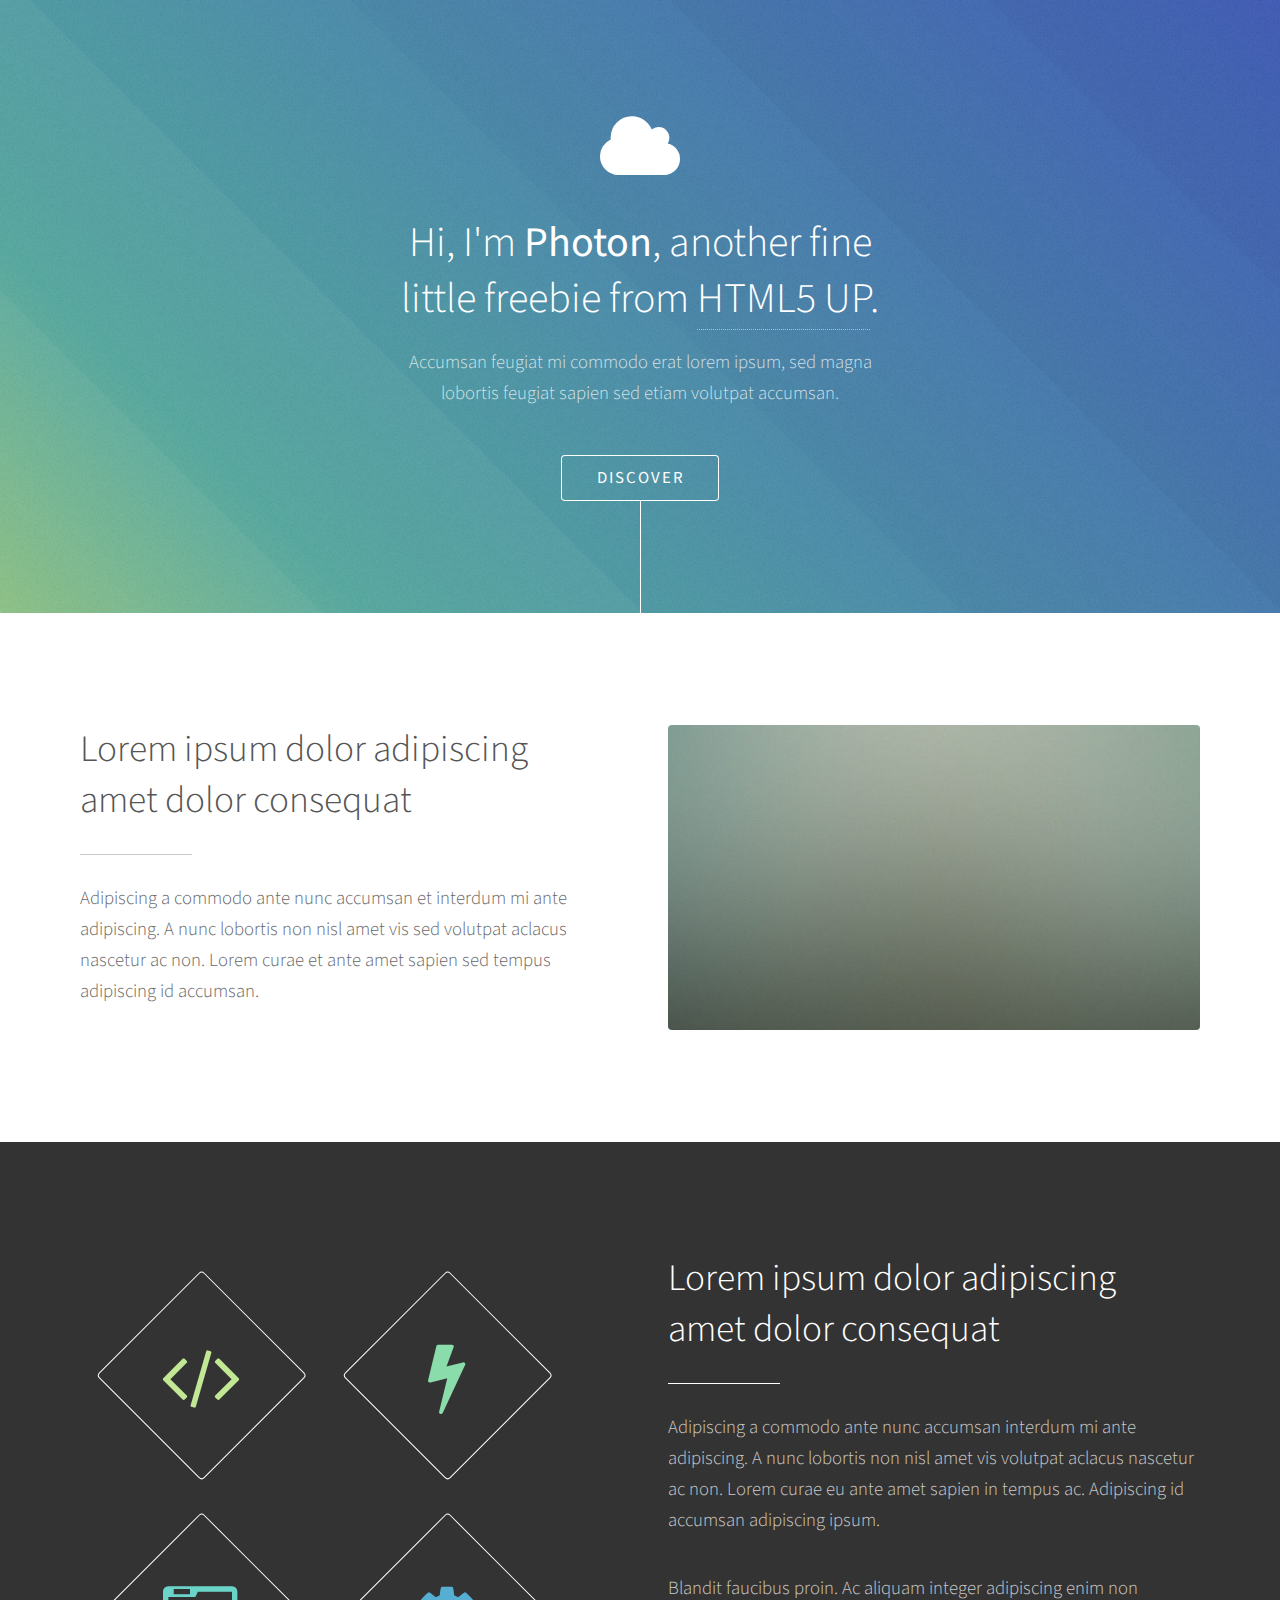
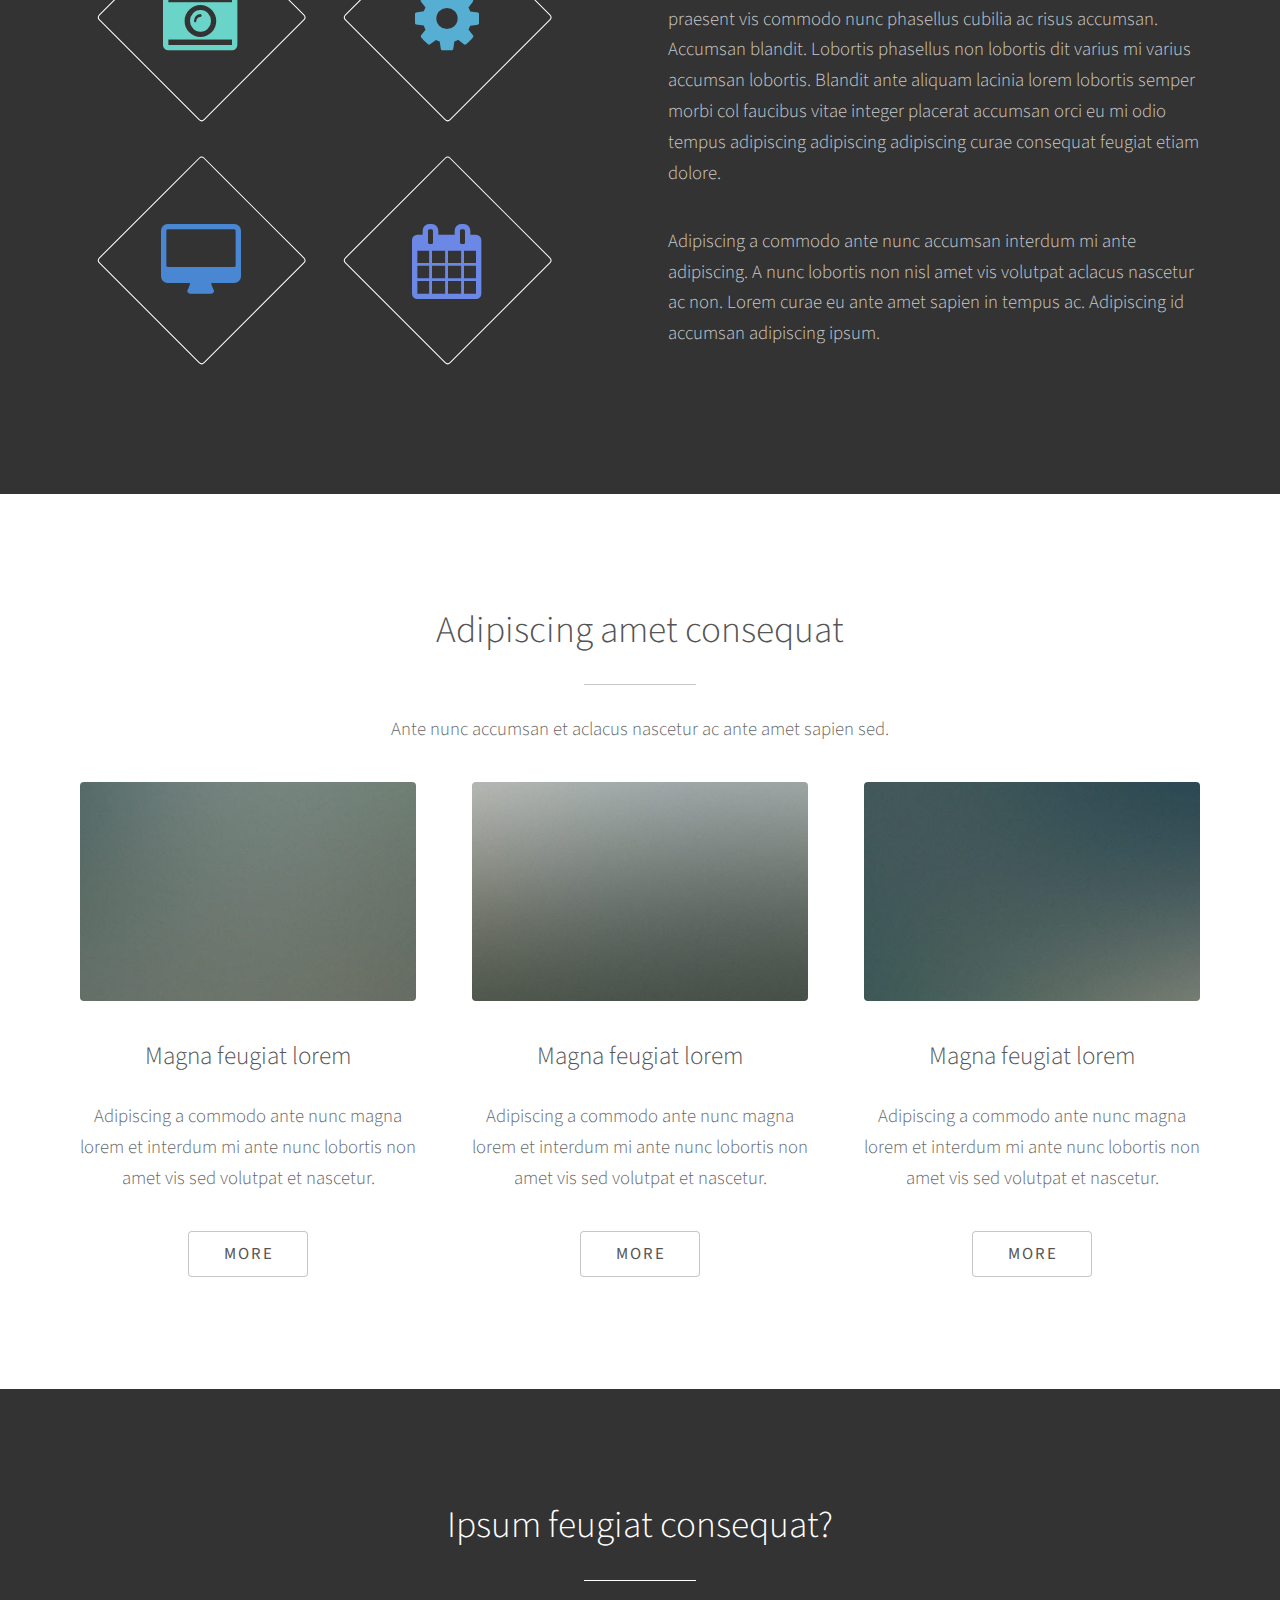
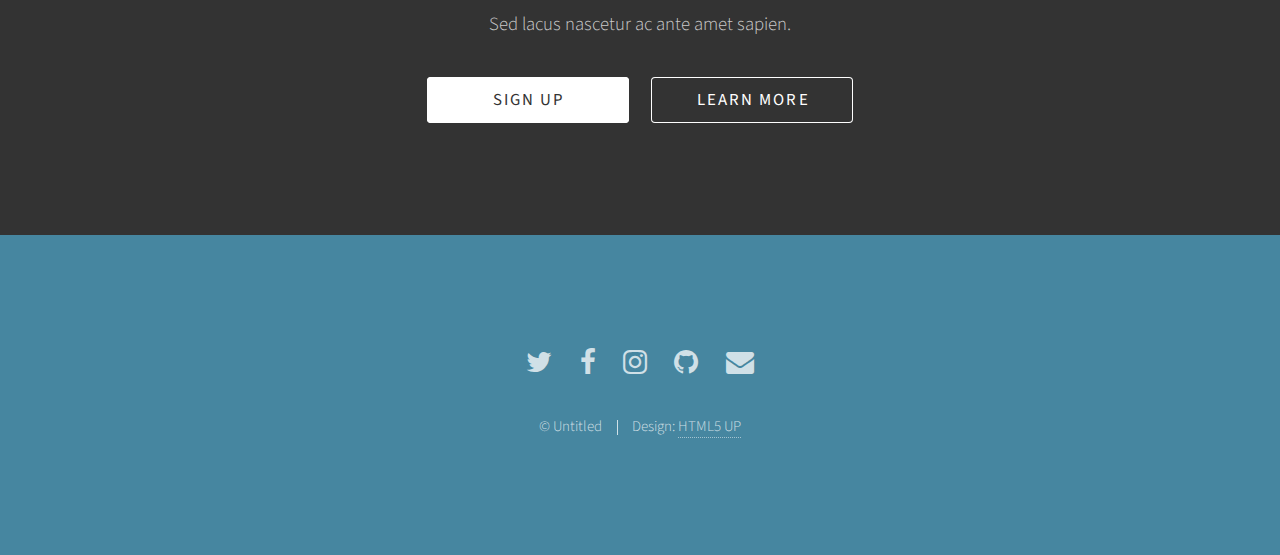
==== logbook/index.html @ b9ad10b5 "init logbook, test it out" ====
<!DOCTYPE HTML>
<!--
	Photon by HTML5 UP
	html5up.net | @ajlkn
	Free for personal and commercial use under the CCA 3.0 license (html5up.net/license)
-->
<html>
	<head>
		<title>Photon by HTML5 UP</title>
		<meta charset="utf-8" />
		<meta name="viewport" content="width=device-width, initial-scale=1" />
		<!--[if lte IE 8]><script src="assets/js/ie/html5shiv.js"></script><![endif]-->
		<link rel="stylesheet" href="assets/css/main.css" />
		<!--[if lte IE 8]><link rel="stylesheet" href="assets/css/ie8.css" /><![endif]-->
		<!--[if lte IE 9]><link rel="stylesheet" href="assets/css/ie9.css" /><![endif]-->
	</head>
	<body>

		<!-- Header -->
			<section id="header">
				<div class="inner">
					<span class="icon major fa-cloud"></span>
					<h1>Hi, I'm <strong>Photon</strong>, another fine<br />
					little freebie from <a href="http://html5up.net">HTML5 UP</a>.</h1>
					<p>Accumsan feugiat mi commodo erat lorem ipsum, sed magna<br />
					lobortis feugiat sapien sed etiam volutpat accumsan.</p>
					<ul class="actions">
						<li><a href="#one" class="button scrolly">Discover</a></li>
					</ul>
				</div>
			</section>

		<!-- One -->
			<section id="one" class="main style1">
				<div class="container">
					<div class="row 150%">
						<div class="6u 12u$(medium)">
							<header class="major">
								<h2>Lorem ipsum dolor adipiscing<br />
								amet dolor consequat</h2>
							</header>
							<p>Adipiscing a commodo ante nunc accumsan et interdum mi ante adipiscing. A nunc lobortis non nisl amet vis sed volutpat aclacus nascetur ac non. Lorem curae et ante amet sapien sed tempus adipiscing id accumsan.</p>
						</div>
						<div class="6u$ 12u$(medium) important(medium)">
							<span class="image fit"><img src="images/pic01.jpg" alt="" /></span>
						</div>
					</div>
				</div>
			</section>

		<!-- Two -->
			<section id="two" class="main style2">
				<div class="container">
					<div class="row 150%">
						<div class="6u 12u$(medium)">
							<ul class="major-icons">
								<li><span class="icon style1 major fa-code"></span></li>
								<li><span class="icon style2 major fa-bolt"></span></li>
								<li><span class="icon style3 major fa-camera-retro"></span></li>
								<li><span class="icon style4 major fa-cog"></span></li>
								<li><span class="icon style5 major fa-desktop"></span></li>
								<li><span class="icon style6 major fa-calendar"></span></li>
							</ul>
						</div>
						<div class="6u$ 12u$(medium)">
							<header class="major">
								<h2>Lorem ipsum dolor adipiscing<br />
								amet dolor consequat</h2>
							</header>
							<p>Adipiscing a commodo ante nunc accumsan interdum mi ante adipiscing. A nunc lobortis non nisl amet vis volutpat aclacus nascetur ac non. Lorem curae eu ante amet sapien in tempus ac. Adipiscing id accumsan adipiscing ipsum.</p>
							<p>Blandit faucibus proin. Ac aliquam integer adipiscing enim non praesent vis commodo nunc phasellus cubilia ac risus accumsan. Accumsan blandit. Lobortis phasellus non lobortis dit varius mi varius accumsan lobortis. Blandit ante aliquam lacinia lorem lobortis semper morbi col faucibus vitae integer placerat accumsan orci eu mi odio tempus adipiscing adipiscing adipiscing curae consequat feugiat etiam dolore.</p>
							<p>Adipiscing a commodo ante nunc accumsan interdum mi ante adipiscing. A nunc lobortis non nisl amet vis volutpat aclacus nascetur ac non. Lorem curae eu ante amet sapien in tempus ac. Adipiscing id accumsan adipiscing ipsum.</p>
						</div>
					</div>
				</div>
			</section>

		<!-- Three -->
			<section id="three" class="main style1 special">
				<div class="container">
					<header class="major">
						<h2>Adipiscing amet consequat</h2>
					</header>
					<p>Ante nunc accumsan et aclacus nascetur ac ante amet sapien sed.</p>
					<div class="row 150%">
						<div class="4u 12u$(medium)">
							<span class="image fit"><img src="images/pic02.jpg" alt="" /></span>
							<h3>Magna feugiat lorem</h3>
							<p>Adipiscing a commodo ante nunc magna lorem et interdum mi ante nunc lobortis non amet vis sed volutpat et nascetur.</p>
							<ul class="actions">
								<li><a href="#" class="button">More</a></li>
							</ul>
						</div>
						<div class="4u 12u$(medium)">
							<span class="image fit"><img src="images/pic03.jpg" alt="" /></span>
							<h3>Magna feugiat lorem</h3>
							<p>Adipiscing a commodo ante nunc magna lorem et interdum mi ante nunc lobortis non amet vis sed volutpat et nascetur.</p>
							<ul class="actions">
								<li><a href="#" class="button">More</a></li>
							</ul>
						</div>
						<div class="4u$ 12u$(medium)">
							<span class="image fit"><img src="images/pic04.jpg" alt="" /></span>
							<h3>Magna feugiat lorem</h3>
							<p>Adipiscing a commodo ante nunc magna lorem et interdum mi ante nunc lobortis non amet vis sed volutpat et nascetur.</p>
							<ul class="actions">
								<li><a href="#" class="button">More</a></li>
							</ul>
						</div>
					</div>
				</div>
			</section>

		<!-- Four -->
			<section id="four" class="main style2 special">
				<div class="container">
					<header class="major">
						<h2>Ipsum feugiat consequat?</h2>
					</header>
					<p>Sed lacus nascetur ac ante amet sapien.</p>
					<ul class="actions uniform">
						<li><a href="#" class="button special">Sign Up</a></li>
						<li><a href="#" class="button">Learn More</a></li>
					</ul>
				</div>
			</section>

		<!-- Five -->
		<!--
			<section id="five" class="main style1">
				<div class="container">
					<header class="major special">
						<h2>Elements</h2>
					</header>

					<section>
						<h4>Text</h4>
						<p>This is <b>bold</b> and this is <strong>strong</strong>. This is <i>italic</i> and this is <em>emphasized</em>.
						This is <sup>superscript</sup> text and this is <sub>subscript</sub> text.
						This is <u>underlined</u> and this is code: <code>for (;;) { ... }</code>. Finally, <a href="#">this is a link</a>.</p>
						<hr />
						<header>
							<h4>Heading with a Subtitle</h4>
							<p>Lorem ipsum dolor sit amet nullam id egestas urna aliquam</p>
						</header>
						<p>Nunc lacinia ante nunc ac lobortis. Interdum adipiscing gravida odio porttitor sem non mi integer non faucibus ornare mi ut ante amet placerat aliquet. Volutpat eu sed ante lacinia sapien lorem accumsan varius montes viverra nibh in adipiscing blandit tempus accumsan.</p>
						<header>
							<h5>Heading with a Subtitle</h5>
							<p>Lorem ipsum dolor sit amet nullam id egestas urna aliquam</p>
						</header>
						<p>Nunc lacinia ante nunc ac lobortis. Interdum adipiscing gravida odio porttitor sem non mi integer non faucibus ornare mi ut ante amet placerat aliquet. Volutpat eu sed ante lacinia sapien lorem accumsan varius montes viverra nibh in adipiscing blandit tempus accumsan.</p>
						<hr />
						<h2>Heading Level 2</h2>
						<h3>Heading Level 3</h3>
						<h4>Heading Level 4</h4>
						<h5>Heading Level 5</h5>
						<h6>Heading Level 6</h6>
						<hr />
						<h5>Blockquote</h5>
						<blockquote>Fringilla nisl. Donec accumsan interdum nisi, quis tincidunt felis sagittis eget tempus euismod. Vestibulum ante ipsum primis in faucibus vestibulum. Blandit adipiscing eu felis iaculis volutpat ac adipiscing accumsan faucibus. Vestibulum ante ipsum primis in faucibus lorem ipsum dolor sit amet nullam adipiscing eu felis.</blockquote>
						<h5>Preformatted</h5>
						<pre><code>i = 0;

while (!deck.isInOrder()) {
print 'Iteration ' + i;
deck.shuffle();
i++;
}

print 'It took ' + i + ' iterations to sort the deck.';</code></pre>
					</section>

					<section>
						<h4>Lists</h4>
						<div class="row">
							<div class="6u 12u$(medium)">
								<h5>Unordered</h5>
								<ul>
									<li>Dolor pulvinar etiam.</li>
									<li>Sagittis adipiscing.</li>
									<li>Felis enim feugiat.</li>
								</ul>
								<h5>Alternate</h5>
								<ul class="alt">
									<li>Dolor pulvinar etiam.</li>
									<li>Sagittis adipiscing.</li>
									<li>Felis enim feugiat.</li>
								</ul>
							</div>
							<div class="6u$ 12u$(medium)">
								<h5>Ordered</h5>
								<ol>
									<li>Dolor pulvinar etiam.</li>
									<li>Etiam vel felis viverra.</li>
									<li>Felis enim feugiat.</li>
									<li>Dolor pulvinar etiam.</li>
									<li>Etiam vel felis lorem.</li>
									<li>Felis enim et feugiat.</li>
								</ol>
								<h5>Icons</h5>
								<ul class="icons">
									<li><a href="#" class="icon fa-twitter"><span class="label">Twitter</span></a></li>
									<li><a href="#" class="icon fa-facebook"><span class="label">Facebook</span></a></li>
									<li><a href="#" class="icon fa-instagram"><span class="label">Instagram</span></a></li>
									<li><a href="#" class="icon fa-github"><span class="label">Github</span></a></li>
								</ul>
							</div>
						</div>
						<h5>Actions</h5>
						<div class="row">
							<div class="6u 12u$(medium)">
								<ul class="actions">
									<li><a href="#" class="button special">Default</a></li>
									<li><a href="#" class="button">Default</a></li>
								</ul>
								<ul class="actions small">
									<li><a href="#" class="button special small">Small</a></li>
									<li><a href="#" class="button small">Small</a></li>
								</ul>
								<ul class="actions vertical">
									<li><a href="#" class="button special">Default</a></li>
									<li><a href="#" class="button">Default</a></li>
								</ul>
								<ul class="actions vertical small">
									<li><a href="#" class="button special small">Small</a></li>
									<li><a href="#" class="button small">Small</a></li>
								</ul>
							</div>
							<div class="6u 12u$(medium)">
								<ul class="actions vertical">
									<li><a href="#" class="button special fit">Default</a></li>
									<li><a href="#" class="button fit">Default</a></li>
								</ul>
								<ul class="actions vertical small">
									<li><a href="#" class="button special small fit">Small</a></li>
									<li><a href="#" class="button small fit">Small</a></li>
								</ul>
							</div>
						</div>
					</section>

					<section>
						<h4>Table</h4>
						<h5>Default</h5>
						<div class="table-wrapper">
							<table>
								<thead>
									<tr>
										<th>Name</th>
										<th>Description</th>
										<th>Price</th>
									</tr>
								</thead>
								<tbody>
									<tr>
										<td>Item One</td>
										<td>Ante turpis integer aliquet porttitor.</td>
										<td>29.99</td>
									</tr>
									<tr>
										<td>Item Two</td>
										<td>Vis ac commodo adipiscing arcu aliquet.</td>
										<td>19.99</td>
									</tr>
									<tr>
										<td>Item Three</td>
										<td> Morbi faucibus arcu accumsan lorem.</td>
										<td>29.99</td>
									</tr>
									<tr>
										<td>Item Four</td>
										<td>Vitae integer tempus condimentum.</td>
										<td>19.99</td>
									</tr>
									<tr>
										<td>Item Five</td>
										<td>Ante turpis integer aliquet porttitor.</td>
										<td>29.99</td>
									</tr>
								</tbody>
								<tfoot>
									<tr>
										<td colspan="2"></td>
										<td>100.00</td>
									</tr>
								</tfoot>
							</table>
						</div>

						<h5>Alternate</h5>
						<div class="table-wrapper">
							<table class="alt">
								<thead>
									<tr>
										<th>Name</th>
										<th>Description</th>
										<th>Price</th>
									</tr>
								</thead>
								<tbody>
									<tr>
										<td>Item One</td>
										<td>Ante turpis integer aliquet porttitor.</td>
										<td>29.99</td>
									</tr>
									<tr>
										<td>Item Two</td>
										<td>Vis ac commodo adipiscing arcu aliquet.</td>
										<td>19.99</td>
									</tr>
									<tr>
										<td>Item Three</td>
										<td> Morbi faucibus arcu accumsan lorem.</td>
										<td>29.99</td>
									</tr>
									<tr>
										<td>Item Four</td>
										<td>Vitae integer tempus condimentum.</td>
										<td>19.99</td>
									</tr>
									<tr>
										<td>Item Five</td>
										<td>Ante turpis integer aliquet porttitor.</td>
										<td>29.99</td>
									</tr>
								</tbody>
								<tfoot>
									<tr>
										<td colspan="2"></td>
										<td>100.00</td>
									</tr>
								</tfoot>
							</table>
						</div>
					</section>

					<section>
						<h4>Buttons</h4>
						<ul class="actions">
							<li><a href="#" class="button special">Special</a></li>
							<li><a href="#" class="button">Default</a></li>
						</ul>
						<ul class="actions">
							<li><a href="#" class="button big">Big</a></li>
							<li><a href="#" class="button">Default</a></li>
							<li><a href="#" class="button small">Small</a></li>
						</ul>
						<ul class="actions fit">
							<li><a href="#" class="button fit">Fit</a></li>
							<li><a href="#" class="button special fit">Fit</a></li>
							<li><a href="#" class="button fit">Fit</a></li>
						</ul>
						<ul class="actions fit small">
							<li><a href="#" class="button special fit small">Fit + Small</a></li>
							<li><a href="#" class="button fit small">Fit + Small</a></li>
							<li><a href="#" class="button special fit small">Fit + Small</a></li>
						</ul>
						<ul class="actions">
							<li><a href="#" class="button special icon fa-download">Icon</a></li>
							<li><a href="#" class="button icon fa-download">Icon</a></li>
						</ul>
						<ul class="actions">
							<li><span class="button special disabled">Disabled</span></li>
							<li><span class="button disabled">Disabled</span></li>
						</ul>
					</section>

					<section>
						<h4>Form</h4>
						<form method="post" action="#">
							<div class="row uniform 50%">
								<div class="6u 12u$(xsmall)">
									<input type="text" name="demo-name" id="demo-name" value="" placeholder="Name" />
								</div>
								<div class="6u$ 12u$(xsmall)">
									<input type="email" name="demo-email" id="demo-email" value="" placeholder="Email" />
								</div>
								<div class="12u$">
									<div class="select-wrapper">
										<select name="demo-category" id="demo-category">
											<option value="">- Category -</option>
											<option value="1">Manufacturing</option>
											<option value="1">Shipping</option>
											<option value="1">Administration</option>
											<option value="1">Human Resources</option>
										</select>
									</div>
								</div>
								<div class="4u 12u$(small)">
									<input type="radio" id="demo-priority-low" name="demo-priority" checked>
									<label for="demo-priority-low">Low</label>
								</div>
								<div class="4u 12u$(small)">
									<input type="radio" id="demo-priority-normal" name="demo-priority">
									<label for="demo-priority-normal">Normal</label>
								</div>
								<div class="4u$ 12u$(small)">
									<input type="radio" id="demo-priority-high" name="demo-priority">
									<label for="demo-priority-high">High</label>
								</div>
								<div class="6u 12u$(small)">
									<input type="checkbox" id="demo-copy" name="demo-copy">
									<label for="demo-copy">Email me a copy</label>
								</div>
								<div class="6u$ 12u$(small)">
									<input type="checkbox" id="demo-human" name="demo-human" checked>
									<label for="demo-human">Not a robot</label>
								</div>
								<div class="12u$">
									<textarea name="demo-message" id="demo-message" placeholder="Enter your message" rows="6"></textarea>
								</div>
								<div class="12u$">
									<ul class="actions">
										<li><input type="submit" value="Send Message" class="special" /></li>
										<li><input type="reset" value="Reset" /></li>
									</ul>
								</div>
							</div>
						</form>
					</section>

					<section>
						<h4>Image</h4>
						<h5>Fit</h5>
						<div class="box alt">
							<div class="row uniform 50%">
								<div class="12u"><span class="image fit"><img src="images/pic06.jpg" alt="" /></span></div>
								<div class="4u"><span class="image fit"><img src="images/pic02.jpg" alt="" /></span></div>
								<div class="4u"><span class="image fit"><img src="images/pic03.jpg" alt="" /></span></div>
								<div class="4u"><span class="image fit"><img src="images/pic04.jpg" alt="" /></span></div>
								<div class="4u"><span class="image fit"><img src="images/pic03.jpg" alt="" /></span></div>
								<div class="4u"><span class="image fit"><img src="images/pic04.jpg" alt="" /></span></div>
								<div class="4u"><span class="image fit"><img src="images/pic02.jpg" alt="" /></span></div>
								<div class="4u"><span class="image fit"><img src="images/pic04.jpg" alt="" /></span></div>
								<div class="4u"><span class="image fit"><img src="images/pic02.jpg" alt="" /></span></div>
								<div class="4u"><span class="image fit"><img src="images/pic03.jpg" alt="" /></span></div>
							</div>
						</div>
						<h5>Left &amp; Right</h5>
						<p><span class="image left"><img src="images/pic05.jpg" alt="" /></span>Fringilla nisl. Donec accumsan interdum nisi, quis tincidunt felis sagittis eget. tempus euismod. Vestibulum ante ipsum primis in faucibus vestibulum. Blandit adipiscing eu felis iaculis volutpat ac adipiscing accumsan eu faucibus. Integer ac pellentesque praesent tincidunt felis sagittis eget. tempus euismod. Vestibulum ante ipsum primis in faucibus vestibulum. Blandit adipiscing eu felis iaculis volutpat ac adipiscing accumsan eu faucibus. Integer ac pellentesque praesent. Donec accumsan interdum nisi, quis tincidunt felis sagittis eget. tempus euismod. Vestibulum ante ipsum primis in faucibus vestibulum. Blandit adipiscing eu felis iaculis volutpat ac adipiscing accumsan eu faucibus. Integer ac pellentesque praesent tincidunt felis sagittis eget. tempus euismod. Vestibulum ante ipsum primis in faucibus vestibulum. Blandit adipiscing eu felis iaculis volutpat ac adipiscing accumsan eu faucibus. Integer ac pellentesque praesent. Blandit adipiscing eu felis iaculis volutpat ac adipiscing accumsan eu faucibus. Integer ac pellentesque praesent tincidunt felis sagittis eget. tempus euismod. Vestibulum ante ipsum primis in faucibus vestibulum. Blandit adipiscing eu felis iaculis volutpat ac adipiscing accumsan eu faucibus. Integer ac pellentesque praesent.</p>
						<p><span class="image right"><img src="images/pic05.jpg" alt="" /></span>Fringilla nisl. Donec accumsan interdum nisi, quis tincidunt felis sagittis eget. tempus euismod. Vestibulum ante ipsum primis in faucibus vestibulum. Blandit adipiscing eu felis iaculis volutpat ac adipiscing accumsan eu faucibus. Integer ac pellentesque praesent tincidunt felis sagittis eget. tempus euismod. Vestibulum ante ipsum primis in faucibus vestibulum. Blandit adipiscing eu felis iaculis volutpat ac adipiscing accumsan eu faucibus. Integer ac pellentesque praesent. Donec accumsan interdum nisi, quis tincidunt felis sagittis eget. tempus euismod. Vestibulum ante ipsum primis in faucibus vestibulum. Blandit adipiscing eu felis iaculis volutpat ac adipiscing accumsan eu faucibus. Integer ac pellentesque praesent tincidunt felis sagittis eget. tempus euismod. Vestibulum ante ipsum primis in faucibus vestibulum. Blandit adipiscing eu felis iaculis volutpat ac adipiscing accumsan eu faucibus. Integer ac pellentesque praesent. Blandit adipiscing eu felis iaculis volutpat ac adipiscing accumsan eu faucibus. Integer ac pellentesque praesent tincidunt felis sagittis eget. tempus euismod. Vestibulum ante ipsum primis in faucibus vestibulum. Blandit adipiscing eu felis iaculis volutpat ac adipiscing accumsan eu faucibus. Integer ac pellentesque praesent.</p>
					</section>

				</div>
			</section>
		-->

		<!-- Footer -->
			<section id="footer">
				<ul class="icons">
					<li><a href="#" class="icon alt fa-twitter"><span class="label">Twitter</span></a></li>
					<li><a href="#" class="icon alt fa-facebook"><span class="label">Facebook</span></a></li>
					<li><a href="#" class="icon alt fa-instagram"><span class="label">Instagram</span></a></li>
					<li><a href="#" class="icon alt fa-github"><span class="label">GitHub</span></a></li>
					<li><a href="#" class="icon alt fa-envelope"><span class="label">Email</span></a></li>
				</ul>
				<ul class="copyright">
					<li>&copy; Untitled</li><li>Design: <a href="http://html5up.net">HTML5 UP</a></li>
				</ul>
			</section>

		<!-- Scripts -->
			<script src="assets/js/jquery.min.js"></script>
			<script src="assets/js/jquery.scrolly.min.js"></script>
			<script src="assets/js/skel.min.js"></script>
			<script src="assets/js/util.js"></script>
			<!--[if lte IE 8]><script src="assets/js/ie/respond.min.js"></script><![endif]-->
			<script src="assets/js/main.js"></script>

	</body>
</html>
---- logbook/assets/css/main.css ----
@import url("font-awesome.min.css");
@import url("https://fonts.googleapis.com/css?family=Source+Sans+Pro:300,300italic,400,400italic");

/*
	Photon by HTML5 UP
	html5up.net | @ajlkn
	Free for personal and commercial use under the CCA 3.0 license (html5up.net/license)
*/

/* Reset */

	html, body, div, span, applet, object, iframe, h1, h2, h3, h4, h5, h6, p, blockquote, pre, a, abbr, acronym, address, big, cite, code, del, dfn, em, img, ins, kbd, q, s, samp, small, strike, strong, sub, sup, tt, var, b, u, i, center, dl, dt, dd, ol, ul, li, fieldset, form, label, legend, table, caption, tbody, tfoot, thead, tr, th, td, article, aside, canvas, details, embed, figure, figcaption, footer, header, hgroup, menu, nav, output, ruby, section, summary, time, mark, audio, video {
		margin: 0;
		padding: 0;
		border: 0;
		font-size: 100%;
		font: inherit;
		vertical-align: baseline;
	}

	article, aside, details, figcaption, figure, footer, header, hgroup, menu, nav, section {
		display: block;
	}

	body {
		line-height: 1;
	}

	ol, ul {
		list-style: none;
	}

	blockquote, q {
		quotes: none;
	}

	blockquote:before, blockquote:after, q:before, q:after {
		content: '';
		content: none;
	}

	table {
		border-collapse: collapse;
		border-spacing: 0;
	}

	body {
		-webkit-text-size-adjust: none;
	}

/* Box Model */

	*, *:before, *:after {
		-moz-box-sizing: border-box;
		-webkit-box-sizing: border-box;
		box-sizing: border-box;
	}

/* Containers */

	.container {
		margin-left: auto;
		margin-right: auto;
	}

	.container.\31 25\25 {
		width: 100%;
		max-width: 75em;
		min-width: 60em;
	}

	.container.\37 5\25 {
		width: 45em;
	}

	.container.\35 0\25 {
		width: 30em;
	}

	.container.\32 5\25 {
		width: 15em;
	}

	.container {
		width: 60em;
	}

	@media screen and (max-width: 1680px) {

		.container.\31 25\25 {
			width: 100%;
			max-width: 75em;
			min-width: 60em;
		}

		.container.\37 5\25 {
			width: 45em;
		}

		.container.\35 0\25 {
			width: 30em;
		}

		.container.\32 5\25 {
			width: 15em;
		}

		.container {
			width: 60em;
		}

	}

	@media screen and (max-width: 1140px) {

		.container.\31 25\25 {
			width: 100%;
			max-width: 112.5%;
			min-width: 90%;
		}

		.container.\37 5\25 {
			width: 67.5%;
		}

		.container.\35 0\25 {
			width: 45%;
		}

		.container.\32 5\25 {
			width: 22.5%;
		}

		.container {
			width: 90%;
		}

	}

	@media screen and (max-width: 980px) {

		.container.\31 25\25 {
			width: 100%;
			max-width: 125%;
			min-width: 100%;
		}

		.container.\37 5\25 {
			width: 75%;
		}

		.container.\35 0\25 {
			width: 50%;
		}

		.container.\32 5\25 {
			width: 25%;
		}

		.container {
			width: 100% !important;
		}

	}

	@media screen and (max-width: 736px) {

		.container.\31 25\25 {
			width: 100%;
			max-width: 125%;
			min-width: 100%;
		}

		.container.\37 5\25 {
			width: 75%;
		}

		.container.\35 0\25 {
			width: 50%;
		}

		.container.\32 5\25 {
			width: 25%;
		}

		.container {
			width: 100% !important;
		}

	}

	@media screen and (max-width: 480px) {

		.container.\31 25\25 {
			width: 100%;
			max-width: 125%;
			min-width: 100%;
		}

		.container.\37 5\25 {
			width: 75%;
		}

		.container.\35 0\25 {
			width: 50%;
		}

		.container.\32 5\25 {
			width: 25%;
		}

		.container {
			width: 100% !important;
		}

	}

	@media screen and (max-width: 320px) {

		.container.\31 25\25 {
			width: 100%;
			max-width: 125%;
			min-width: 100%;
		}

		.container.\37 5\25 {
			width: 75%;
		}

		.container.\35 0\25 {
			width: 50%;
		}

		.container.\32 5\25 {
			width: 25%;
		}

		.container {
			width: 100% !important;
		}

	}

/* Grid */

	.row {
		border-bottom: solid 1px transparent;
		-moz-box-sizing: border-box;
		-webkit-box-sizing: border-box;
		box-sizing: border-box;
	}

	.row > * {
		float: left;
		-moz-box-sizing: border-box;
		-webkit-box-sizing: border-box;
		box-sizing: border-box;
	}

	.row:after, .row:before {
		content: '';
		display: block;
		clear: both;
		height: 0;
	}

	.row.uniform > * > :first-child {
		margin-top: 0;
	}

	.row.uniform > * > :last-child {
		margin-bottom: 0;
	}

	.row.\30 \25 > * {
		padding: 0 0 0 0em;
	}

	.row.\30 \25 {
		margin: 0 0 -1px 0em;
	}

	.row.uniform.\30 \25 > * {
		padding: 0em 0 0 0em;
	}

	.row.uniform.\30 \25 {
		margin: 0em 0 -1px 0em;
	}

	.row > * {
		padding: 0 0 0 2em;
	}

	.row {
		margin: 0 0 -1px -2em;
	}

	.row.uniform > * {
		padding: 2em 0 0 2em;
	}

	.row.uniform {
		margin: -2em 0 -1px -2em;
	}

	.row.\32 00\25 > * {
		padding: 0 0 0 4em;
	}

	.row.\32 00\25 {
		margin: 0 0 -1px -4em;
	}

	.row.uniform.\32 00\25 > * {
		padding: 4em 0 0 4em;
	}

	.row.uniform.\32 00\25 {
		margin: -4em 0 -1px -4em;
	}

	.row.\31 50\25 > * {
		padding: 0 0 0 3em;
	}

	.row.\31 50\25 {
		margin: 0 0 -1px -3em;
	}

	.row.uniform.\31 50\25 > * {
		padding: 3em 0 0 3em;
	}

	.row.uniform.\31 50\25 {
		margin: -3em 0 -1px -3em;
	}

	.row.\35 0\25 > * {
		padding: 0 0 0 1em;
	}

	.row.\35 0\25 {
		margin: 0 0 -1px -1em;
	}

	.row.uniform.\35 0\25 > * {
		padding: 1em 0 0 1em;
	}

	.row.uniform.\35 0\25 {
		margin: -1em 0 -1px -1em;
	}

	.row.\32 5\25 > * {
		padding: 0 0 0 0.5em;
	}

	.row.\32 5\25 {
		margin: 0 0 -1px -0.5em;
	}

	.row.uniform.\32 5\25 > * {
		padding: 0.5em 0 0 0.5em;
	}

	.row.uniform.\32 5\25 {
		margin: -0.5em 0 -1px -0.5em;
	}

	.\31 2u, .\31 2u\24 {
		width: 100%;
		clear: none;
		margin-left: 0;
	}

	.\31 1u, .\31 1u\24 {
		width: 91.6666666667%;
		clear: none;
		margin-left: 0;
	}

	.\31 0u, .\31 0u\24 {
		width: 83.3333333333%;
		clear: none;
		margin-left: 0;
	}

	.\39 u, .\39 u\24 {
		width: 75%;
		clear: none;
		margin-left: 0;
	}

	.\38 u, .\38 u\24 {
		width: 66.6666666667%;
		clear: none;
		margin-left: 0;
	}

	.\37 u, .\37 u\24 {
		width: 58.3333333333%;
		clear: none;
		margin-left: 0;
	}

	.\36 u, .\36 u\24 {
		width: 50%;
		clear: none;
		margin-left: 0;
	}

	.\35 u, .\35 u\24 {
		width: 41.6666666667%;
		clear: none;
		margin-left: 0;
	}

	.\34 u, .\34 u\24 {
		width: 33.3333333333%;
		clear: none;
		margin-left: 0;
	}

	.\33 u, .\33 u\24 {
		width: 25%;
		clear: none;
		margin-left: 0;
	}

	.\32 u, .\32 u\24 {
		width: 16.6666666667%;
		clear: none;
		margin-left: 0;
	}

	.\31 u, .\31 u\24 {
		width: 8.3333333333%;
		clear: none;
		margin-left: 0;
	}

	.\31 2u\24 + *,
	.\31 1u\24 + *,
	.\31 0u\24 + *,
	.\39 u\24 + *,
	.\38 u\24 + *,
	.\37 u\24 + *,
	.\36 u\24 + *,
	.\35 u\24 + *,
	.\34 u\24 + *,
	.\33 u\24 + *,
	.\32 u\24 + *,
	.\31 u\24 + * {
		clear: left;
	}

	.\-11u {
		margin-left: 91.66667%;
	}

	.\-10u {
		margin-left: 83.33333%;
	}

	.\-9u {
		margin-left: 75%;
	}

	.\-8u {
		margin-left: 66.66667%;
	}

	.\-7u {
		margin-left: 58.33333%;
	}

	.\-6u {
		margin-left: 50%;
	}

	.\-5u {
		margin-left: 41.66667%;
	}

	.\-4u {
		margin-left: 33.33333%;
	}

	.\-3u {
		margin-left: 25%;
	}

	.\-2u {
		margin-left: 16.66667%;
	}

	.\-1u {
		margin-left: 8.33333%;
	}

	@media screen and (max-width: 1680px) {

		.row > * {
			padding: 0 0 0 2em;
		}

		.row {
			margin: 0 0 -1px -2em;
		}

		.row.uniform > * {
			padding: 2em 0 0 2em;
		}

		.row.uniform {
			margin: -2em 0 -1px -2em;
		}

		.row.\32 00\25 > * {
			padding: 0 0 0 4em;
		}

		.row.\32 00\25 {
			margin: 0 0 -1px -4em;
		}

		.row.uniform.\32 00\25 > * {
			padding: 4em 0 0 4em;
		}

		.row.uniform.\32 00\25 {
			margin: -4em 0 -1px -4em;
		}

		.row.\31 50\25 > * {
			padding: 0 0 0 3em;
		}

		.row.\31 50\25 {
			margin: 0 0 -1px -3em;
		}

		.row.uniform.\31 50\25 > * {
			padding: 3em 0 0 3em;
		}

		.row.uniform.\31 50\25 {
			margin: -3em 0 -1px -3em;
		}

		.row.\35 0\25 > * {
			padding: 0 0 0 1em;
		}

		.row.\35 0\25 {
			margin: 0 0 -1px -1em;
		}

		.row.uniform.\35 0\25 > * {
			padding: 1em 0 0 1em;
		}

		.row.uniform.\35 0\25 {
			margin: -1em 0 -1px -1em;
		}

		.row.\32 5\25 > * {
			padding: 0 0 0 0.5em;
		}

		.row.\32 5\25 {
			margin: 0 0 -1px -0.5em;
		}

		.row.uniform.\32 5\25 > * {
			padding: 0.5em 0 0 0.5em;
		}

		.row.uniform.\32 5\25 {
			margin: -0.5em 0 -1px -0.5em;
		}

		.\31 2u\28xlarge\29, .\31 2u\24\28xlarge\29 {
			width: 100%;
			clear: none;
			margin-left: 0;
		}

		.\31 1u\28xlarge\29, .\31 1u\24\28xlarge\29 {
			width: 91.6666666667%;
			clear: none;
			margin-left: 0;
		}

		.\31 0u\28xlarge\29, .\31 0u\24\28xlarge\29 {
			width: 83.3333333333%;
			clear: none;
			margin-left: 0;
		}

		.\39 u\28xlarge\29, .\39 u\24\28xlarge\29 {
			width: 75%;
			clear: none;
			margin-left: 0;
		}

		.\38 u\28xlarge\29, .\38 u\24\28xlarge\29 {
			width: 66.6666666667%;
			clear: none;
			margin-left: 0;
		}

		.\37 u\28xlarge\29, .\37 u\24\28xlarge\29 {
			width: 58.3333333333%;
			clear: none;
			margin-left: 0;
		}

		.\36 u\28xlarge\29, .\36 u\24\28xlarge\29 {
			width: 50%;
			clear: none;
			margin-left: 0;
		}

		.\35 u\28xlarge\29, .\35 u\24\28xlarge\29 {
			width: 41.6666666667%;
			clear: none;
			margin-left: 0;
		}

		.\34 u\28xlarge\29, .\34 u\24\28xlarge\29 {
			width: 33.3333333333%;
			clear: none;
			margin-left: 0;
		}

		.\33 u\28xlarge\29, .\33 u\24\28xlarge\29 {
			width: 25%;
			clear: none;
			margin-left: 0;
		}

		.\32 u\28xlarge\29, .\32 u\24\28xlarge\29 {
			width: 16.6666666667%;
			clear: none;
			margin-left: 0;
		}

		.\31 u\28xlarge\29, .\31 u\24\28xlarge\29 {
			width: 8.3333333333%;
			clear: none;
			margin-left: 0;
		}

		.\31 2u\24\28xlarge\29 + *,
		.\31 1u\24\28xlarge\29 + *,
		.\31 0u\24\28xlarge\29 + *,
		.\39 u\24\28xlarge\29 + *,
		.\38 u\24\28xlarge\29 + *,
		.\37 u\24\28xlarge\29 + *,
		.\36 u\24\28xlarge\29 + *,
		.\35 u\24\28xlarge\29 + *,
		.\34 u\24\28xlarge\29 + *,
		.\33 u\24\28xlarge\29 + *,
		.\32 u\24\28xlarge\29 + *,
		.\31 u\24\28xlarge\29 + * {
			clear: left;
		}

		.\-11u\28xlarge\29 {
			margin-left: 91.66667%;
		}

		.\-10u\28xlarge\29 {
			margin-left: 83.33333%;
		}

		.\-9u\28xlarge\29 {
			margin-left: 75%;
		}

		.\-8u\28xlarge\29 {
			margin-left: 66.66667%;
		}

		.\-7u\28xlarge\29 {
			margin-left: 58.33333%;
		}

		.\-6u\28xlarge\29 {
			margin-left: 50%;
		}

		.\-5u\28xlarge\29 {
			margin-left: 41.66667%;
		}

		.\-4u\28xlarge\29 {
			margin-left: 33.33333%;
		}

		.\-3u\28xlarge\29 {
			margin-left: 25%;
		}

		.\-2u\28xlarge\29 {
			margin-left: 16.66667%;
		}

		.\-1u\28xlarge\29 {
			margin-left: 8.33333%;
		}

	}

	@media screen and (max-width: 1140px) {

		.row > * {
			padding: 0 0 0 1.5em;
		}

		.row {
			margin: 0 0 -1px -1.5em;
		}

		.row.uniform > * {
			padding: 1.5em 0 0 1.5em;
		}

		.row.uniform {
			margin: -1.5em 0 -1px -1.5em;
		}

		.row.\32 00\25 > * {
			padding: 0 0 0 3em;
		}

		.row.\32 00\25 {
			margin: 0 0 -1px -3em;
		}

		.row.uniform.\32 00\25 > * {
			padding: 3em 0 0 3em;
		}

		.row.uniform.\32 00\25 {
			margin: -3em 0 -1px -3em;
		}

		.row.\31 50\25 > * {
			padding: 0 0 0 2.25em;
		}

		.row.\31 50\25 {
			margin: 0 0 -1px -2.25em;
		}

		.row.uniform.\31 50\25 > * {
			padding: 2.25em 0 0 2.25em;
		}

		.row.uniform.\31 50\25 {
			margin: -2.25em 0 -1px -2.25em;
		}

		.row.\35 0\25 > * {
			padding: 0 0 0 0.75em;
		}

		.row.\35 0\25 {
			margin: 0 0 -1px -0.75em;
		}

		.row.uniform.\35 0\25 > * {
			padding: 0.75em 0 0 0.75em;
		}

		.row.uniform.\35 0\25 {
			margin: -0.75em 0 -1px -0.75em;
		}

		.row.\32 5\25 > * {
			padding: 0 0 0 0.375em;
		}

		.row.\32 5\25 {
			margin: 0 0 -1px -0.375em;
		}

		.row.uniform.\32 5\25 > * {
			padding: 0.375em 0 0 0.375em;
		}

		.row.uniform.\32 5\25 {
			margin: -0.375em 0 -1px -0.375em;
		}

		.\31 2u\28large\29, .\31 2u\24\28large\29 {
			width: 100%;
			clear: none;
			margin-left: 0;
		}

		.\31 1u\28large\29, .\31 1u\24\28large\29 {
			width: 91.6666666667%;
			clear: none;
			margin-left: 0;
		}

		.\31 0u\28large\29, .\31 0u\24\28large\29 {
			width: 83.3333333333%;
			clear: none;
			margin-left: 0;
		}

		.\39 u\28large\29, .\39 u\24\28large\29 {
			width: 75%;
			clear: none;
			margin-left: 0;
		}

		.\38 u\28large\29, .\38 u\24\28large\29 {
			width: 66.6666666667%;
			clear: none;
			margin-left: 0;
		}

		.\37 u\28large\29, .\37 u\24\28large\29 {
			width: 58.3333333333%;
			clear: none;
			margin-left: 0;
		}

		.\36 u\28large\29, .\36 u\24\28large\29 {
			width: 50%;
			clear: none;
			margin-left: 0;
		}

		.\35 u\28large\29, .\35 u\24\28large\29 {
			width: 41.6666666667%;
			clear: none;
			margin-left: 0;
		}

		.\34 u\28large\29, .\34 u\24\28large\29 {
			width: 33.3333333333%;
			clear: none;
			margin-left: 0;
		}

		.\33 u\28large\29, .\33 u\24\28large\29 {
			width: 25%;
			clear: none;
			margin-left: 0;
		}

		.\32 u\28large\29, .\32 u\24\28large\29 {
			width: 16.6666666667%;
			clear: none;
			margin-left: 0;
		}

		.\31 u\28large\29, .\31 u\24\28large\29 {
			width: 8.3333333333%;
			clear: none;
			margin-left: 0;
		}

		.\31 2u\24\28large\29 + *,
		.\31 1u\24\28large\29 + *,
		.\31 0u\24\28large\29 + *,
		.\39 u\24\28large\29 + *,
		.\38 u\24\28large\29 + *,
		.\37 u\24\28large\29 + *,
		.\36 u\24\28large\29 + *,
		.\35 u\24\28large\29 + *,
		.\34 u\24\28large\29 + *,
		.\33 u\24\28large\29 + *,
		.\32 u\24\28large\29 + *,
		.\31 u\24\28large\29 + * {
			clear: left;
		}

		.\-11u\28large\29 {
			margin-left: 91.66667%;
		}

		.\-10u\28large\29 {
			margin-left: 83.33333%;
		}

		.\-9u\28large\29 {
			margin-left: 75%;
		}

		.\-8u\28large\29 {
			margin-left: 66.66667%;
		}

		.\-7u\28large\29 {
			margin-left: 58.33333%;
		}

		.\-6u\28large\29 {
			margin-left: 50%;
		}

		.\-5u\28large\29 {
			margin-left: 41.66667%;
		}

		.\-4u\28large\29 {
			margin-left: 33.33333%;
		}

		.\-3u\28large\29 {
			margin-left: 25%;
		}

		.\-2u\28large\29 {
			margin-left: 16.66667%;
		}

		.\-1u\28large\29 {
			margin-left: 8.33333%;
		}

	}

	@media screen and (max-width: 980px) {

		.row > * {
			padding: 0 0 0 1.5em;
		}

		.row {
			margin: 0 0 -1px -1.5em;
		}

		.row.uniform > * {
			padding: 1.5em 0 0 1.5em;
		}

		.row.uniform {
			margin: -1.5em 0 -1px -1.5em;
		}

		.row.\32 00\25 > * {
			padding: 0 0 0 3em;
		}

		.row.\32 00\25 {
			margin: 0 0 -1px -3em;
		}

		.row.uniform.\32 00\25 > * {
			padding: 3em 0 0 3em;
		}

		.row.uniform.\32 00\25 {
			margin: -3em 0 -1px -3em;
		}

		.row.\31 50\25 > * {
			padding: 0 0 0 2.25em;
		}

		.row.\31 50\25 {
			margin: 0 0 -1px -2.25em;
		}

		.row.uniform.\31 50\25 > * {
			padding: 2.25em 0 0 2.25em;
		}

		.row.uniform.\31 50\25 {
			margin: -2.25em 0 -1px -2.25em;
		}

		.row.\35 0\25 > * {
			padding: 0 0 0 0.75em;
		}

		.row.\35 0\25 {
			margin: 0 0 -1px -0.75em;
		}

		.row.uniform.\35 0\25 > * {
			padding: 0.75em 0 0 0.75em;
		}

		.row.uniform.\35 0\25 {
			margin: -0.75em 0 -1px -0.75em;
		}

		.row.\32 5\25 > * {
			padding: 0 0 0 0.375em;
		}

		.row.\32 5\25 {
			margin: 0 0 -1px -0.375em;
		}

		.row.uniform.\32 5\25 > * {
			padding: 0.375em 0 0 0.375em;
		}

		.row.uniform.\32 5\25 {
			margin: -0.375em 0 -1px -0.375em;
		}

		.\31 2u\28medium\29, .\31 2u\24\28medium\29 {
			width: 100%;
			clear: none;
			margin-left: 0;
		}

		.\31 1u\28medium\29, .\31 1u\24\28medium\29 {
			width: 91.6666666667%;
			clear: none;
			margin-left: 0;
		}

		.\31 0u\28medium\29, .\31 0u\24\28medium\29 {
			width: 83.3333333333%;
			clear: none;
			margin-left: 0;
		}

		.\39 u\28medium\29, .\39 u\24\28medium\29 {
			width: 75%;
			clear: none;
			margin-left: 0;
		}

		.\38 u\28medium\29, .\38 u\24\28medium\29 {
			width: 66.6666666667%;
			clear: none;
			margin-left: 0;
		}

		.\37 u\28medium\29, .\37 u\24\28medium\29 {
			width: 58.3333333333%;
			clear: none;
			margin-left: 0;
		}

		.\36 u\28medium\29, .\36 u\24\28medium\29 {
			width: 50%;
			clear: none;
			margin-left: 0;
		}

		.\35 u\28medium\29, .\35 u\24\28medium\29 {
			width: 41.6666666667%;
			clear: none;
			margin-left: 0;
		}

		.\34 u\28medium\29, .\34 u\24\28medium\29 {
			width: 33.3333333333%;
			clear: none;
			margin-left: 0;
		}

		.\33 u\28medium\29, .\33 u\24\28medium\29 {
			width: 25%;
			clear: none;
			margin-left: 0;
		}

		.\32 u\28medium\29, .\32 u\24\28medium\29 {
			width: 16.6666666667%;
			clear: none;
			margin-left: 0;
		}

		.\31 u\28medium\29, .\31 u\24\28medium\29 {
			width: 8.3333333333%;
			clear: none;
			margin-left: 0;
		}

		.\31 2u\24\28medium\29 + *,
		.\31 1u\24\28medium\29 + *,
		.\31 0u\24\28medium\29 + *,
		.\39 u\24\28medium\29 + *,
		.\38 u\24\28medium\29 + *,
		.\37 u\24\28medium\29 + *,
		.\36 u\24\28medium\29 + *,
		.\35 u\24\28medium\29 + *,
		.\34 u\24\28medium\29 + *,
		.\33 u\24\28medium\29 + *,
		.\32 u\24\28medium\29 + *,
		.\31 u\24\28medium\29 + * {
			clear: left;
		}

		.\-11u\28medium\29 {
			margin-left: 91.66667%;
		}

		.\-10u\28medium\29 {
			margin-left: 83.33333%;
		}

		.\-9u\28medium\29 {
			margin-left: 75%;
		}

		.\-8u\28medium\29 {
			margin-left: 66.66667%;
		}

		.\-7u\28medium\29 {
			margin-left: 58.33333%;
		}

		.\-6u\28medium\29 {
			margin-left: 50%;
		}

		.\-5u\28medium\29 {
			margin-left: 41.66667%;
		}

		.\-4u\28medium\29 {
			margin-left: 33.33333%;
		}

		.\-3u\28medium\29 {
			margin-left: 25%;
		}

		.\-2u\28medium\29 {
			margin-left: 16.66667%;
		}

		.\-1u\28medium\29 {
			margin-left: 8.33333%;
		}

	}

	@media screen and (max-width: 736px) {

		.row > * {
			padding: 0 0 0 1.5em;
		}

		.row {
			margin: 0 0 -1px -1.5em;
		}

		.row.uniform > * {
			padding: 1.5em 0 0 1.5em;
		}

		.row.uniform {
			margin: -1.5em 0 -1px -1.5em;
		}

		.row.\32 00\25 > * {
			padding: 0 0 0 3em;
		}

		.row.\32 00\25 {
			margin: 0 0 -1px -3em;
		}

		.row.uniform.\32 00\25 > * {
			padding: 3em 0 0 3em;
		}

		.row.uniform.\32 00\25 {
			margin: -3em 0 -1px -3em;
		}

		.row.\31 50\25 > * {
			padding: 0 0 0 2.25em;
		}

		.row.\31 50\25 {
			margin: 0 0 -1px -2.25em;
		}

		.row.uniform.\31 50\25 > * {
			padding: 2.25em 0 0 2.25em;
		}

		.row.uniform.\31 50\25 {
			margin: -2.25em 0 -1px -2.25em;
		}

		.row.\35 0\25 > * {
			padding: 0 0 0 0.75em;
		}

		.row.\35 0\25 {
			margin: 0 0 -1px -0.75em;
		}

		.row.uniform.\35 0\25 > * {
			padding: 0.75em 0 0 0.75em;
		}

		.row.uniform.\35 0\25 {
			margin: -0.75em 0 -1px -0.75em;
		}

		.row.\32 5\25 > * {
			padding: 0 0 0 0.375em;
		}

		.row.\32 5\25 {
			margin: 0 0 -1px -0.375em;
		}

		.row.uniform.\32 5\25 > * {
			padding: 0.375em 0 0 0.375em;
		}

		.row.uniform.\32 5\25 {
			margin: -0.375em 0 -1px -0.375em;
		}

		.\31 2u\28small\29, .\31 2u\24\28small\29 {
			width: 100%;
			clear: none;
			margin-left: 0;
		}

		.\31 1u\28small\29, .\31 1u\24\28small\29 {
			width: 91.6666666667%;
			clear: none;
			margin-left: 0;
		}

		.\31 0u\28small\29, .\31 0u\24\28small\29 {
			width: 83.3333333333%;
			clear: none;
			margin-left: 0;
		}

		.\39 u\28small\29, .\39 u\24\28small\29 {
			width: 75%;
			clear: none;
			margin-left: 0;
		}

		.\38 u\28small\29, .\38 u\24\28small\29 {
			width: 66.6666666667%;
			clear: none;
			margin-left: 0;
		}

		.\37 u\28small\29, .\37 u\24\28small\29 {
			width: 58.3333333333%;
			clear: none;
			margin-left: 0;
		}

		.\36 u\28small\29, .\36 u\24\28small\29 {
			width: 50%;
			clear: none;
			margin-left: 0;
		}

		.\35 u\28small\29, .\35 u\24\28small\29 {
			width: 41.6666666667%;
			clear: none;
			margin-left: 0;
		}

		.\34 u\28small\29, .\34 u\24\28small\29 {
			width: 33.3333333333%;
			clear: none;
			margin-left: 0;
		}

		.\33 u\28small\29, .\33 u\24\28small\29 {
			width: 25%;
			clear: none;
			margin-left: 0;
		}

		.\32 u\28small\29, .\32 u\24\28small\29 {
			width: 16.6666666667%;
			clear: none;
			margin-left: 0;
		}

		.\31 u\28small\29, .\31 u\24\28small\29 {
			width: 8.3333333333%;
			clear: none;
			margin-left: 0;
		}

		.\31 2u\24\28small\29 + *,
		.\31 1u\24\28small\29 + *,
		.\31 0u\24\28small\29 + *,
		.\39 u\24\28small\29 + *,
		.\38 u\24\28small\29 + *,
		.\37 u\24\28small\29 + *,
		.\36 u\24\28small\29 + *,
		.\35 u\24\28small\29 + *,
		.\34 u\24\28small\29 + *,
		.\33 u\24\28small\29 + *,
		.\32 u\24\28small\29 + *,
		.\31 u\24\28small\29 + * {
			clear: left;
		}

		.\-11u\28small\29 {
			margin-left: 91.66667%;
		}

		.\-10u\28small\29 {
			margin-left: 83.33333%;
		}

		.\-9u\28small\29 {
			margin-left: 75%;
		}

		.\-8u\28small\29 {
			margin-left: 66.66667%;
		}

		.\-7u\28small\29 {
			margin-left: 58.33333%;
		}

		.\-6u\28small\29 {
			margin-left: 50%;
		}

		.\-5u\28small\29 {
			margin-left: 41.66667%;
		}

		.\-4u\28small\29 {
			margin-left: 33.33333%;
		}

		.\-3u\28small\29 {
			margin-left: 25%;
		}

		.\-2u\28small\29 {
			margin-left: 16.66667%;
		}

		.\-1u\28small\29 {
			margin-left: 8.33333%;
		}

	}

	@media screen and (max-width: 480px) {

		.row > * {
			padding: 0 0 0 1.5em;
		}

		.row {
			margin: 0 0 -1px -1.5em;
		}

		.row.uniform > * {
			padding: 1.5em 0 0 1.5em;
		}

		.row.uniform {
			margin: -1.5em 0 -1px -1.5em;
		}

		.row.\32 00\25 > * {
			padding: 0 0 0 3em;
		}

		.row.\32 00\25 {
			margin: 0 0 -1px -3em;
		}

		.row.uniform.\32 00\25 > * {
			padding: 3em 0 0 3em;
		}

		.row.uniform.\32 00\25 {
			margin: -3em 0 -1px -3em;
		}

		.row.\31 50\25 > * {
			padding: 0 0 0 2.25em;
		}

		.row.\31 50\25 {
			margin: 0 0 -1px -2.25em;
		}

		.row.uniform.\31 50\25 > * {
			padding: 2.25em 0 0 2.25em;
		}

		.row.uniform.\31 50\25 {
			margin: -2.25em 0 -1px -2.25em;
		}

		.row.\35 0\25 > * {
			padding: 0 0 0 0.75em;
		}

		.row.\35 0\25 {
			margin: 0 0 -1px -0.75em;
		}

		.row.uniform.\35 0\25 > * {
			padding: 0.75em 0 0 0.75em;
		}

		.row.uniform.\35 0\25 {
			margin: -0.75em 0 -1px -0.75em;
		}

		.row.\32 5\25 > * {
			padding: 0 0 0 0.375em;
		}

		.row.\32 5\25 {
			margin: 0 0 -1px -0.375em;
		}

		.row.uniform.\32 5\25 > * {
			padding: 0.375em 0 0 0.375em;
		}

		.row.uniform.\32 5\25 {
			margin: -0.375em 0 -1px -0.375em;
		}

		.\31 2u\28xsmall\29, .\31 2u\24\28xsmall\29 {
			width: 100%;
			clear: none;
			margin-left: 0;
		}

		.\31 1u\28xsmall\29, .\31 1u\24\28xsmall\29 {
			width: 91.6666666667%;
			clear: none;
			margin-left: 0;
		}

		.\31 0u\28xsmall\29, .\31 0u\24\28xsmall\29 {
			width: 83.3333333333%;
			clear: none;
			margin-left: 0;
		}

		.\39 u\28xsmall\29, .\39 u\24\28xsmall\29 {
			width: 75%;
			clear: none;
			margin-left: 0;
		}

		.\38 u\28xsmall\29, .\38 u\24\28xsmall\29 {
			width: 66.6666666667%;
			clear: none;
			margin-left: 0;
		}

		.\37 u\28xsmall\29, .\37 u\24\28xsmall\29 {
			width: 58.3333333333%;
			clear: none;
			margin-left: 0;
		}

		.\36 u\28xsmall\29, .\36 u\24\28xsmall\29 {
			width: 50%;
			clear: none;
			margin-left: 0;
		}

		.\35 u\28xsmall\29, .\35 u\24\28xsmall\29 {
			width: 41.6666666667%;
			clear: none;
			margin-left: 0;
		}

		.\34 u\28xsmall\29, .\34 u\24\28xsmall\29 {
			width: 33.3333333333%;
			clear: none;
			margin-left: 0;
		}

		.\33 u\28xsmall\29, .\33 u\24\28xsmall\29 {
			width: 25%;
			clear: none;
			margin-left: 0;
		}

		.\32 u\28xsmall\29, .\32 u\24\28xsmall\29 {
			width: 16.6666666667%;
			clear: none;
			margin-left: 0;
		}

		.\31 u\28xsmall\29, .\31 u\24\28xsmall\29 {
			width: 8.3333333333%;
			clear: none;
			margin-left: 0;
		}

		.\31 2u\24\28xsmall\29 + *,
		.\31 1u\24\28xsmall\29 + *,
		.\31 0u\24\28xsmall\29 + *,
		.\39 u\24\28xsmall\29 + *,
		.\38 u\24\28xsmall\29 + *,
		.\37 u\24\28xsmall\29 + *,
		.\36 u\24\28xsmall\29 + *,
		.\35 u\24\28xsmall\29 + *,
		.\34 u\24\28xsmall\29 + *,
		.\33 u\24\28xsmall\29 + *,
		.\32 u\24\28xsmall\29 + *,
		.\31 u\24\28xsmall\29 + * {
			clear: left;
		}

		.\-11u\28xsmall\29 {
			margin-left: 91.66667%;
		}

		.\-10u\28xsmall\29 {
			margin-left: 83.33333%;
		}

		.\-9u\28xsmall\29 {
			margin-left: 75%;
		}

		.\-8u\28xsmall\29 {
			margin-left: 66.66667%;
		}

		.\-7u\28xsmall\29 {
			margin-left: 58.33333%;
		}

		.\-6u\28xsmall\29 {
			margin-left: 50%;
		}

		.\-5u\28xsmall\29 {
			margin-left: 41.66667%;
		}

		.\-4u\28xsmall\29 {
			margin-left: 33.33333%;
		}

		.\-3u\28xsmall\29 {
			margin-left: 25%;
		}

		.\-2u\28xsmall\29 {
			margin-left: 16.66667%;
		}

		.\-1u\28xsmall\29 {
			margin-left: 8.33333%;
		}

	}

	@media screen and (max-width: 320px) {

		.row > * {
			padding: 0 0 0 1.5em;
		}

		.row {
			margin: 0 0 -1px -1.5em;
		}

		.row.uniform > * {
			padding: 1.5em 0 0 1.5em;
		}

		.row.uniform {
			margin: -1.5em 0 -1px -1.5em;
		}

		.row.\32 00\25 > * {
			padding: 0 0 0 3em;
		}

		.row.\32 00\25 {
			margin: 0 0 -1px -3em;
		}

		.row.uniform.\32 00\25 > * {
			padding: 3em 0 0 3em;
		}

		.row.uniform.\32 00\25 {
			margin: -3em 0 -1px -3em;
		}

		.row.\31 50\25 > * {
			padding: 0 0 0 2.25em;
		}

		.row.\31 50\25 {
			margin: 0 0 -1px -2.25em;
		}

		.row.uniform.\31 50\25 > * {
			padding: 2.25em 0 0 2.25em;
		}

		.row.uniform.\31 50\25 {
			margin: -2.25em 0 -1px -2.25em;
		}

		.row.\35 0\25 > * {
			padding: 0 0 0 0.75em;
		}

		.row.\35 0\25 {
			margin: 0 0 -1px -0.75em;
		}

		.row.uniform.\35 0\25 > * {
			padding: 0.75em 0 0 0.75em;
		}

		.row.uniform.\35 0\25 {
			margin: -0.75em 0 -1px -0.75em;
		}

		.row.\32 5\25 > * {
			padding: 0 0 0 0.375em;
		}

		.row.\32 5\25 {
			margin: 0 0 -1px -0.375em;
		}

		.row.uniform.\32 5\25 > * {
			padding: 0.375em 0 0 0.375em;
		}

		.row.uniform.\32 5\25 {
			margin: -0.375em 0 -1px -0.375em;
		}

		.\31 2u\28xxsmall\29, .\31 2u\24\28xxsmall\29 {
			width: 100%;
			clear: none;
			margin-left: 0;
		}

		.\31 1u\28xxsmall\29, .\31 1u\24\28xxsmall\29 {
			width: 91.6666666667%;
			clear: none;
			margin-left: 0;
		}

		.\31 0u\28xxsmall\29, .\31 0u\24\28xxsmall\29 {
			width: 83.3333333333%;
			clear: none;
			margin-left: 0;
		}

		.\39 u\28xxsmall\29, .\39 u\24\28xxsmall\29 {
			width: 75%;
			clear: none;
			margin-left: 0;
		}

		.\38 u\28xxsmall\29, .\38 u\24\28xxsmall\29 {
			width: 66.6666666667%;
			clear: none;
			margin-left: 0;
		}

		.\37 u\28xxsmall\29, .\37 u\24\28xxsmall\29 {
			width: 58.3333333333%;
			clear: none;
			margin-left: 0;
		}

		.\36 u\28xxsmall\29, .\36 u\24\28xxsmall\29 {
			width: 50%;
			clear: none;
			margin-left: 0;
		}

		.\35 u\28xxsmall\29, .\35 u\24\28xxsmall\29 {
			width: 41.6666666667%;
			clear: none;
			margin-left: 0;
		}

		.\34 u\28xxsmall\29, .\34 u\24\28xxsmall\29 {
			width: 33.3333333333%;
			clear: none;
			margin-left: 0;
		}

		.\33 u\28xxsmall\29, .\33 u\24\28xxsmall\29 {
			width: 25%;
			clear: none;
			margin-left: 0;
		}

		.\32 u\28xxsmall\29, .\32 u\24\28xxsmall\29 {
			width: 16.6666666667%;
			clear: none;
			margin-left: 0;
		}

		.\31 u\28xxsmall\29, .\31 u\24\28xxsmall\29 {
			width: 8.3333333333%;
			clear: none;
			margin-left: 0;
		}

		.\31 2u\24\28xxsmall\29 + *,
		.\31 1u\24\28xxsmall\29 + *,
		.\31 0u\24\28xxsmall\29 + *,
		.\39 u\24\28xxsmall\29 + *,
		.\38 u\24\28xxsmall\29 + *,
		.\37 u\24\28xxsmall\29 + *,
		.\36 u\24\28xxsmall\29 + *,
		.\35 u\24\28xxsmall\29 + *,
		.\34 u\24\28xxsmall\29 + *,
		.\33 u\24\28xxsmall\29 + *,
		.\32 u\24\28xxsmall\29 + *,
		.\31 u\24\28xxsmall\29 + * {
			clear: left;
		}

		.\-11u\28xxsmall\29 {
			margin-left: 91.66667%;
		}

		.\-10u\28xxsmall\29 {
			margin-left: 83.33333%;
		}

		.\-9u\28xxsmall\29 {
			margin-left: 75%;
		}

		.\-8u\28xxsmall\29 {
			margin-left: 66.66667%;
		}

		.\-7u\28xxsmall\29 {
			margin-left: 58.33333%;
		}

		.\-6u\28xxsmall\29 {
			margin-left: 50%;
		}

		.\-5u\28xxsmall\29 {
			margin-left: 41.66667%;
		}

		.\-4u\28xxsmall\29 {
			margin-left: 33.33333%;
		}

		.\-3u\28xxsmall\29 {
			margin-left: 25%;
		}

		.\-2u\28xxsmall\29 {
			margin-left: 16.66667%;
		}

		.\-1u\28xxsmall\29 {
			margin-left: 8.33333%;
		}

	}

/* Basic */

	body {
		background: #fff;
	}

		body.is-loading *, body.is-loading *:before, body.is-loading *:after {
			-moz-animation: none !important;
			-webkit-animation: none !important;
			-ms-animation: none !important;
			animation: none !important;
			-moz-transition: none !important;
			-webkit-transition: none !important;
			-ms-transition: none !important;
			transition: none !important;
		}

	body, input, select, textarea {
		color: #666;
		font-family: "Source Sans Pro", Helvetica, sans-serif;
		font-size: 16pt;
		font-weight: 300;
		line-height: 1.65em;
	}

	a {
		-moz-transition: color 0.2s ease-in-out, border-color 0.2s ease-in-out;
		-webkit-transition: color 0.2s ease-in-out, border-color 0.2s ease-in-out;
		-ms-transition: color 0.2s ease-in-out, border-color 0.2s ease-in-out;
		transition: color 0.2s ease-in-out, border-color 0.2s ease-in-out;
		border-bottom: dotted 1px #666;
		color: inherit;
		text-decoration: none;
	}

		a:hover {
			border-bottom-color: transparent !important;
			color: #6bd4c8;
		}

	strong, b {
		color: #555;
		font-weight: 400;
	}

	em, i {
		font-style: italic;
	}

	p {
		margin: 0 0 2em 0;
	}

	h1, h2, h3, h4, h5, h6 {
		color: #555;
		line-height: 1em;
		margin: 0 0 1em 0;
	}

		h1 a, h2 a, h3 a, h4 a, h5 a, h6 a {
			color: inherit;
			text-decoration: none;
		}

	h1 {
		font-size: 2.25em;
		line-height: 1.35em;
	}

	h2 {
		font-size: 2em;
		line-height: 1.35em;
	}

	h3 {
		font-size: 1.35em;
		line-height: 1.5em;
	}

	h4 {
		font-size: 1.25em;
		line-height: 1.5em;
	}

	h5 {
		font-size: 0.9em;
		line-height: 1.5em;
	}

	h6 {
		font-size: 0.7em;
		line-height: 1.5em;
	}

	sub {
		font-size: 0.8em;
		position: relative;
		top: 0.5em;
	}

	sup {
		font-size: 0.8em;
		position: relative;
		top: -0.5em;
	}

	hr {
		border: 0;
		border-bottom: solid 1px rgba(144, 144, 144, 0.5);
		margin: 2em 0;
	}

		hr.major {
			margin: 3em 0;
		}

	blockquote {
		border-left: solid 4px rgba(144, 144, 144, 0.5);
		font-style: italic;
		margin: 0 0 2em 0;
		padding: 0.5em 0 0.5em 2em;
	}

	code {
		background: rgba(144, 144, 144, 0.075);
		border-radius: 4px;
		border: solid 1px rgba(144, 144, 144, 0.5);
		font-family: "Courier New", monospace;
		font-size: 0.9em;
		margin: 0 0.25em;
		padding: 0.25em 0.65em;
	}

	pre {
		-webkit-overflow-scrolling: touch;
		font-family: "Courier New", monospace;
		font-size: 0.9em;
		margin: 0 0 2em 0;
	}

		pre code {
			display: block;
			line-height: 1.75em;
			padding: 1em 1.5em;
			overflow-x: auto;
		}

	.align-left {
		text-align: left;
	}

	.align-center {
		text-align: center;
	}

	.align-right {
		text-align: right;
	}

/* Section/Article */

	section.special, article.special {
		text-align: center;
	}

	header p {
		color: #999;
		margin: 0 0 1.5em 0;
		position: relative;
	}

	header h2 + p {
		font-size: 1.25em;
		line-height: 1.5em;
		margin-top: -1em;
	}

	header h3 + p {
		font-size: 1.1em;
		line-height: 1.5em;
		margin-top: -0.8em;
	}

	header h4 + p,
	header h5 + p,
	header h6 + p {
		font-size: 0.9em;
		line-height: 1.5em;
		margin-top: -0.6em;
	}

	header.major {
		margin: 0 0 1em 0;
	}

		header.major:after {
			background: rgba(144, 144, 144, 0.5);
			content: '';
			display: inline-block;
			height: 1px;
			margin-top: 1.5em;
			width: 6em;
		}

		header.major h2, header.major h3, header.major h4, header.major h5, header.major h6 {
			margin: 0;
		}

		header.major p {
			margin: 0.7em 0 0 0;
		}

	header.special {
		text-align: center;
	}

/* Form */

	form {
		margin: 0 0 2em 0;
	}

	label {
		color: #555;
		display: block;
		font-size: 0.9em;
		font-weight: 400;
		margin: 0 0 1em 0;
	}

	input[type="text"],
	input[type="password"],
	input[type="email"],
	select,
	textarea {
		-moz-appearance: none;
		-webkit-appearance: none;
		-ms-appearance: none;
		appearance: none;
		background: rgba(144, 144, 144, 0.075);
		border-radius: 4px;
		border: none;
		border: solid 1px rgba(144, 144, 144, 0.5);
		color: inherit;
		display: block;
		outline: 0;
		padding: 0 1em;
		text-decoration: none;
		width: 100%;
	}

		input[type="text"]:invalid,
		input[type="password"]:invalid,
		input[type="email"]:invalid,
		select:invalid,
		textarea:invalid {
			box-shadow: none;
		}

		input[type="text"]:focus,
		input[type="password"]:focus,
		input[type="email"]:focus,
		select:focus,
		textarea:focus {
			border-color: #6bd4c8;
		}

	.select-wrapper {
		text-decoration: none;
		display: block;
		position: relative;
	}

		.select-wrapper:before {
			-moz-osx-font-smoothing: grayscale;
			-webkit-font-smoothing: antialiased;
			font-family: FontAwesome;
			font-style: normal;
			font-weight: normal;
			text-transform: none !important;
		}

		.select-wrapper:before {
			color: rgba(144, 144, 144, 0.5);
			content: '\f078';
			display: block;
			height: 2.75em;
			line-height: 2.75em;
			pointer-events: none;
			position: absolute;
			right: 0;
			text-align: center;
			top: 0;
			width: 2.75em;
		}

		.select-wrapper select::-ms-expand {
			display: none;
		}

	input[type="text"],
	input[type="password"],
	input[type="email"],
	select {
		height: 2.75em;
	}

	textarea {
		padding: 0.75em 1em;
	}

	input[type="checkbox"],
	input[type="radio"] {
		-moz-appearance: none;
		-webkit-appearance: none;
		-ms-appearance: none;
		appearance: none;
		display: block;
		float: left;
		margin-right: -2em;
		opacity: 0;
		width: 1em;
		z-index: -1;
	}

		input[type="checkbox"] + label,
		input[type="radio"] + label {
			text-decoration: none;
			color: #666;
			cursor: pointer;
			display: inline-block;
			font-size: 1em;
			font-weight: 300;
			padding-left: 2.4em;
			padding-right: 0.75em;
			position: relative;
		}

			input[type="checkbox"] + label:before,
			input[type="radio"] + label:before {
				-moz-osx-font-smoothing: grayscale;
				-webkit-font-smoothing: antialiased;
				font-family: FontAwesome;
				font-style: normal;
				font-weight: normal;
				text-transform: none !important;
			}

			input[type="checkbox"] + label:before,
			input[type="radio"] + label:before {
				background: rgba(144, 144, 144, 0.075);
				border-radius: 4px;
				border: solid 1px rgba(144, 144, 144, 0.5);
				content: '';
				display: inline-block;
				height: 1.65em;
				left: 0;
				line-height: 1.58125em;
				position: absolute;
				text-align: center;
				top: 0;
				width: 1.65em;
			}

		input[type="checkbox"]:checked + label:before,
		input[type="radio"]:checked + label:before {
			background: #666666;
			border-color: #666666;
			color: #ffffff;
			content: '\f00c';
		}

		input[type="checkbox"]:focus + label:before,
		input[type="radio"]:focus + label:before {
			border-color: #6bd4c8;
		}

	input[type="checkbox"] + label:before {
		border-radius: 4px;
	}

	input[type="radio"] + label:before {
		border-radius: 100%;
	}

	::-webkit-input-placeholder {
		color: #999 !important;
		opacity: 1.0;
	}

	:-moz-placeholder {
		color: #999 !important;
		opacity: 1.0;
	}

	::-moz-placeholder {
		color: #999 !important;
		opacity: 1.0;
	}

	:-ms-input-placeholder {
		color: #999 !important;
		opacity: 1.0;
	}

	.formerize-placeholder {
		color: #999 !important;
		opacity: 1.0;
	}

/* Box */

	.box {
		border-radius: 4px;
		border: solid 1px rgba(144, 144, 144, 0.5);
		margin-bottom: 2em;
		padding: 1.5em;
	}

		.box > :last-child,
		.box > :last-child > :last-child,
		.box > :last-child > :last-child > :last-child {
			margin-bottom: 0;
		}

		.box.alt {
			border: 0;
			border-radius: 0;
			padding: 0;
		}

/* Icon */

	.icon {
		text-decoration: none;
		border-bottom: none;
		position: relative;
	}

		.icon:before {
			-moz-osx-font-smoothing: grayscale;
			-webkit-font-smoothing: antialiased;
			font-family: FontAwesome;
			font-style: normal;
			font-weight: normal;
			text-transform: none !important;
		}

		.icon > .label {
			display: none;
		}

		.icon.style1:before {
			color: #c3e895;
		}

		.icon.style2:before {
			color: #8addaa;
		}

		.icon.style3:before {
			color: #6bd4c8;
		}

		.icon.style4:before {
			color: #57aed3;
		}

		.icon.style5:before {
			color: #4a87d3;
		}

		.icon.style6:before {
			color: #6b88e6;
		}

		.icon.major {
			text-decoration: none;
			color: #555;
			cursor: default;
			display: inline-block;
			margin: 0 0 1.5em 0;
		}

			.icon.major:before {
				-moz-osx-font-smoothing: grayscale;
				-webkit-font-smoothing: antialiased;
				font-family: FontAwesome;
				font-style: normal;
				font-weight: normal;
				text-transform: none !important;
			}

			.icon.major:before {
				font-size: 4em;
				line-height: 1em;
			}

/* Image */

	.image {
		border-radius: 4px;
		border: 0;
		display: inline-block;
		position: relative;
	}

		.image img {
			border-radius: 4px;
			display: block;
		}

		.image.left {
			float: left;
			padding: 0 1.5em 1em 0;
			top: 0.25em;
		}

		.image.right {
			float: right;
			padding: 0 0 1em 1.5em;
			top: 0.25em;
		}

		.image.left, .image.right {
			max-width: 40%;
		}

			.image.left img, .image.right img {
				width: 100%;
			}

		.image.fit {
			display: block;
			margin: 0 0 2em 0;
			width: 100%;
		}

			.image.fit img {
				width: 100%;
			}

/* List */

	ol {
		list-style: decimal;
		margin: 0 0 2em 0;
		padding-left: 1.25em;
	}

		ol li {
			padding-left: 0.25em;
		}

	ul {
		list-style: disc;
		margin: 0 0 2em 0;
		padding-left: 1em;
	}

		ul li {
			padding-left: 0.5em;
		}

		ul.alt {
			list-style: none;
			padding-left: 0;
		}

			ul.alt li {
				border-top: solid 1px rgba(144, 144, 144, 0.5);
				padding: 0.5em 0;
			}

				ul.alt li:first-child {
					border-top: 0;
					padding-top: 0;
				}

		ul.icons {
			cursor: default;
			list-style: none;
			padding-left: 0;
		}

			ul.icons li {
				display: inline-block;
				padding: 0 1.25em 0 0;
			}

				ul.icons li:last-child {
					padding-right: 0;
				}

				ul.icons li .icon:before {
					font-size: 1.5em;
				}

		ul.major-icons {
			list-style: none;
			padding-left: 0;
		}

			ul.major-icons li {
				display: inline-block;
				padding: 2.5em;
				text-align: center;
			}

				ul.major-icons li .icon {
					-moz-transform: rotate(45deg);
					-webkit-transform: rotate(45deg);
					-ms-transform: rotate(45deg);
					transform: rotate(45deg);
					border-radius: 4px;
					border: solid 1px rgba(144, 144, 144, 0.5);
					display: inline-block;
					height: 8em;
					line-height: 8em;
					margin: 0;
					text-align: center;
					width: 8em;
				}

					ul.major-icons li .icon:before {
						-moz-transform: rotate(-45deg);
						-webkit-transform: rotate(-45deg);
						-ms-transform: rotate(-45deg);
						transform: rotate(-45deg);
						display: inline-block;
						line-height: inherit;
					}

		ul.actions {
			cursor: default;
			list-style: none;
			padding-left: 0;
		}

			ul.actions li {
				display: inline-block;
				padding: 0 1em 0 0;
				vertical-align: middle;
			}

				ul.actions li:last-child {
					padding-right: 0;
				}

			ul.actions.small li {
				padding: 0 0.5em 0 0;
			}

			ul.actions.vertical li {
				display: block;
				padding: 1em 0 0 0;
			}

				ul.actions.vertical li:first-child {
					padding-top: 0;
				}

				ul.actions.vertical li > * {
					margin-bottom: 0;
				}

			ul.actions.vertical.small li {
				padding: 0.5em 0 0 0;
			}

				ul.actions.vertical.small li:first-child {
					padding-top: 0;
				}

			ul.actions.uniform li > * {
				min-width: 12em;
			}

			ul.actions.fit {
				display: table;
				margin-left: -1em;
				padding: 0;
				table-layout: fixed;
				width: calc(100% + 1em);
			}

				ul.actions.fit li {
					display: table-cell;
					padding: 0 0 0 1em;
				}

					ul.actions.fit li > * {
						margin-bottom: 0;
					}

				ul.actions.fit.small {
					margin-left: -0.5em;
					width: calc(100% + 0.5em);
				}

					ul.actions.fit.small li {
						padding: 0 0 0 0.5em;
					}

	dl {
		margin: 0 0 2em 0;
	}

/* Table */

	.table-wrapper {
		-webkit-overflow-scrolling: touch;
		overflow-x: auto;
	}

	table {
		margin: 0 0 2em 0;
		width: 100%;
	}

		table tbody tr {
			border-left: 0;
			border-right: 0;
		}

			table tbody tr:nth-child(2n + 1) {
				background-color: rgba(144, 144, 144, 0.075);
			}

		table td {
			padding: 0.75em 0.75em;
		}

		table th {
			color: #555;
			font-size: 0.9em;
			font-weight: 400;
			padding: 0 0.75em 0.75em 0.75em;
			text-align: left;
		}

		table thead {
			border-bottom: solid 1px rgba(144, 144, 144, 0.5);
		}

		table tfoot {
			border-top: solid 1px rgba(144, 144, 144, 0.5);
		}

		table.alt {
			border-collapse: separate;
		}

			table.alt tbody tr td {
				border: solid 1px rgba(144, 144, 144, 0.5);
				border-left-width: 0;
				border-top-width: 0;
			}

				table.alt tbody tr td:first-child {
					border-left-width: 1px;
				}

			table.alt tbody tr:first-child td {
				border-top-width: 1px;
			}

			table.alt thead {
				border-bottom: 0;
			}

			table.alt tfoot {
				border-top: 0;
			}

/* Button */

	input[type="submit"],
	input[type="reset"],
	input[type="button"],
	button,
	.button {
		-moz-appearance: none;
		-webkit-appearance: none;
		-ms-appearance: none;
		appearance: none;
		-moz-transition: background-color 0.2s ease-in-out, color 0.2s ease-in-out;
		-webkit-transition: background-color 0.2s ease-in-out, color 0.2s ease-in-out;
		-ms-transition: background-color 0.2s ease-in-out, color 0.2s ease-in-out;
		transition: background-color 0.2s ease-in-out, color 0.2s ease-in-out;
		background-color: transparent;
		border-radius: 4px;
		border: 0;
		box-shadow: inset 0 0 0 1px rgba(144, 144, 144, 0.5);
		color: #555 !important;
		cursor: pointer;
		display: inline-block;
		font-size: 0.9em;
		font-weight: 400;
		height: 2.75em;
		letter-spacing: 0.125em;
		line-height: 2.75em;
		padding: 0 2em;
		text-align: center;
		text-decoration: none;
		text-indent: 0.125em;
		text-transform: uppercase;
		white-space: nowrap;
	}

		input[type="submit"]:hover,
		input[type="reset"]:hover,
		input[type="button"]:hover,
		button:hover,
		.button:hover {
			background-color: rgba(144, 144, 144, 0.075);
		}

		input[type="submit"]:active,
		input[type="reset"]:active,
		input[type="button"]:active,
		button:active,
		.button:active {
			background-color: rgba(144, 144, 144, 0.2);
		}

		input[type="submit"].icon,
		input[type="reset"].icon,
		input[type="button"].icon,
		button.icon,
		.button.icon {
			padding-left: 1.35em;
		}

			input[type="submit"].icon:before,
			input[type="reset"].icon:before,
			input[type="button"].icon:before,
			button.icon:before,
			.button.icon:before {
				margin-right: 0.5em;
			}

		input[type="submit"].fit,
		input[type="reset"].fit,
		input[type="button"].fit,
		button.fit,
		.button.fit {
			display: block;
			margin: 0 0 1em 0;
			width: 100%;
		}

		input[type="submit"].small,
		input[type="reset"].small,
		input[type="button"].small,
		button.small,
		.button.small {
			font-size: 0.7em;
		}

		input[type="submit"].big,
		input[type="reset"].big,
		input[type="button"].big,
		button.big,
		.button.big {
			font-size: 1.25em;
		}

		input[type="submit"].special,
		input[type="reset"].special,
		input[type="button"].special,
		button.special,
		.button.special {
			background-color: #555;
			box-shadow: none !important;
			color: #fff !important;
		}

			input[type="submit"].special:hover,
			input[type="reset"].special:hover,
			input[type="button"].special:hover,
			button.special:hover,
			.button.special:hover {
				background-color: #626262;
			}

			input[type="submit"].special:active,
			input[type="reset"].special:active,
			input[type="button"].special:active,
			button.special:active,
			.button.special:active {
				background-color: #484848;
			}

		input[type="submit"].disabled, input[type="submit"]:disabled,
		input[type="reset"].disabled,
		input[type="reset"]:disabled,
		input[type="button"].disabled,
		input[type="button"]:disabled,
		button.disabled,
		button:disabled,
		.button.disabled,
		.button:disabled {
			cursor: default;
			opacity: 0.25;
		}

/* Main */

	.main {
		padding: 6em 0 4em 0 ;
	}

		.main.style1 {
			background: #fff;
		}

		.main.style2 {
			background-color: #333;
			color: rgba(255, 255, 255, 0.75);
			background-attachment: fixed,							fixed;
			background-image: url("images/overlay1.png"), url("../../images/header.jpg");
			background-size: auto,							cover;
		}

			.main.style2 a {
				border-bottom-color: rgba(255, 255, 255, 0.5);
			}

				.main.style2 a:hover {
					color: #ffffff;
				}

			.main.style2 h1, .main.style2 h2, .main.style2 h3, .main.style2 h4, .main.style2 h5, .main.style2 h6, .main.style2 strong, .main.style2 b {
				color: #ffffff;
			}

			.main.style2 header p {
				color: #ffffff;
			}

			.main.style2 header.major:after {
				background: #ffffff;
			}

			.main.style2 input[type="submit"],
			.main.style2 input[type="reset"],
			.main.style2 input[type="button"],
			.main.style2 button,
			.main.style2 .button {
				box-shadow: inset 0 0 0 1px #ffffff;
				color: #ffffff !important;
			}

				.main.style2 input[type="submit"]:hover,
				.main.style2 input[type="reset"]:hover,
				.main.style2 input[type="button"]:hover,
				.main.style2 button:hover,
				.main.style2 .button:hover {
					background-color: rgba(255, 255, 255, 0.125);
				}

				.main.style2 input[type="submit"]:active,
				.main.style2 input[type="reset"]:active,
				.main.style2 input[type="button"]:active,
				.main.style2 button:active,
				.main.style2 .button:active {
					background-color: rgba(255, 255, 255, 0.25);
				}

				.main.style2 input[type="submit"].special,
				.main.style2 input[type="reset"].special,
				.main.style2 input[type="button"].special,
				.main.style2 button.special,
				.main.style2 .button.special {
					background-color: #ffffff;
					box-shadow: inset 0 0 0 1px #ffffff !important;
					color: #333 !important;
				}

					.main.style2 input[type="submit"].special:hover,
					.main.style2 input[type="reset"].special:hover,
					.main.style2 input[type="button"].special:hover,
					.main.style2 button.special:hover,
					.main.style2 .button.special:hover {
						background-color: rgba(255, 255, 255, 0.125) !important;
						color: #ffffff !important;
					}

					.main.style2 input[type="submit"].special:active,
					.main.style2 input[type="reset"].special:active,
					.main.style2 input[type="button"].special:active,
					.main.style2 button.special:active,
					.main.style2 .button.special:active {
						background-color: rgba(255, 255, 255, 0.25) !important;
					}

			.main.style2 ul.major-icons li .icon {
				border-color: #ffffff;
			}

			.main.style2 .icon.major {
				color: #ffffff;
			}

/* Header */

	#header {
		padding: 9em 0 9em 0 ;
		background-color: #4686a0;
		color: rgba(255, 255, 255, 0.75);
		background-attachment: fixed,							fixed,							fixed;
		background-image: url("images/overlay2.png"), url("images/overlay3.svg"), linear-gradient(45deg, #9dc66b 5%, #4fa49a 30%, #4361c2);
		background-position: top left,						center center,					center center;
		background-size: auto,							cover,							cover;
		overflow: hidden;
		position: relative;
		text-align: center;
	}

		#header a {
			border-bottom-color: rgba(255, 255, 255, 0.5);
		}

			#header a:hover {
				color: #ffffff;
			}

		#header h1, #header h2, #header h3, #header h4, #header h5, #header h6, #header strong, #header b {
			color: #ffffff;
		}

		#header header p {
			color: #ffffff;
		}

		#header header.major:after {
			background: #ffffff;
		}

		#header input[type="submit"],
		#header input[type="reset"],
		#header input[type="button"],
		#header button,
		#header .button {
			box-shadow: inset 0 0 0 1px #ffffff;
			color: #ffffff !important;
		}

			#header input[type="submit"]:hover,
			#header input[type="reset"]:hover,
			#header input[type="button"]:hover,
			#header button:hover,
			#header .button:hover {
				background-color: rgba(255, 255, 255, 0.125);
			}

			#header input[type="submit"]:active,
			#header input[type="reset"]:active,
			#header input[type="button"]:active,
			#header button:active,
			#header .button:active {
				background-color: rgba(255, 255, 255, 0.25);
			}

			#header input[type="submit"].special,
			#header input[type="reset"].special,
			#header input[type="button"].special,
			#header button.special,
			#header .button.special {
				background-color: #ffffff;
				box-shadow: inset 0 0 0 1px #ffffff !important;
				color: #4686a0 !important;
			}

				#header input[type="submit"].special:hover,
				#header input[type="reset"].special:hover,
				#header input[type="button"].special:hover,
				#header button.special:hover,
				#header .button.special:hover {
					background-color: rgba(255, 255, 255, 0.125) !important;
					color: #ffffff !important;
				}

				#header input[type="submit"].special:active,
				#header input[type="reset"].special:active,
				#header input[type="button"].special:active,
				#header button.special:active,
				#header .button.special:active {
					background-color: rgba(255, 255, 255, 0.25) !important;
				}

		#header ul.major-icons li .icon {
			border-color: #ffffff;
		}

		#header .icon.major {
			color: #ffffff;
		}

		#header h1 {
			margin: 0;
		}

		#header p {
			margin: 1em 0 0 0;
		}

		#header .actions {
			margin: 2.5em 0 0 0;
			position: relative;
		}

			#header .actions:after {
				background: #ffffff;
				content: '';
				height: 100vh;
				left: 50%;
				position: absolute;
				top: 100%;
				width: 1px;
			}

		#header .inner {
			-moz-transition: -moz-transform 1.5s ease, opacity 2s ease;
			-webkit-transition: -webkit-transform 1.5s ease, opacity 2s ease;
			-ms-transition: -ms-transform 1.5s ease, opacity 2s ease;
			transition: transform 1.5s ease, opacity 2s ease;
			-moz-transition-delay: 0.25s;
			-webkit-transition-delay: 0.25s;
			-ms-transition-delay: 0.25s;
			transition-delay: 0.25s;
			-moz-transform: scale(1);
			-webkit-transform: scale(1);
			-ms-transform: scale(1);
			transform: scale(1);
			opacity: 1;
			position: relative;
			z-index: 1;
		}

			#header .inner .actions {
				-moz-transition: -moz-transform 1.25s ease;
				-webkit-transition: -webkit-transform 1.25s ease;
				-ms-transition: -ms-transform 1.25s ease;
				transition: transform 1.25s ease;
				-moz-transition-delay: 1s;
				-webkit-transition-delay: 1s;
				-ms-transition-delay: 1s;
				transition-delay: 1s;
				-moz-transform: translateY(0);
				-webkit-transform: translateY(0);
				-ms-transform: translateY(0);
				transform: translateY(0);
				opacity: 1;
			}

		#header:after {
			-moz-transition: opacity 1s ease;
			-webkit-transition: opacity 1s ease;
			-ms-transition: opacity 1s ease;
			transition: opacity 1s ease;
			background-image: linear-gradient(45deg, #4fa49a, #4361c2);
			content: '';
			height: 100%;
			left: 0;
			opacity: 0;
			position: absolute;
			top: 0;
			width: 100%;
		}

	body.is-loading #header .inner {
		-moz-transform: scale(1.05);
		-webkit-transform: scale(1.05);
		-ms-transform: scale(1.05);
		transform: scale(1.05);
		opacity: 0;
	}

		body.is-loading #header .inner .actions {
			-moz-transform: translateY(30em);
			-webkit-transform: translateY(30em);
			-ms-transform: translateY(30em);
			transform: translateY(30em);
			opacity: 0;
		}

	body.is-loading #header:after {
		opacity: 1;
	}

/* Footer */

	#footer {
		padding: 6em 0 6em 0 ;
		background-color: #4686a0;
		color: rgba(255, 255, 255, 0.75);
		background-attachment: fixed,							fixed,							fixed;
		background-image: url("images/overlay2.png"), url("images/overlay4.svg"), linear-gradient(45deg, #4361c2, #4fa49a 50%, #9dc66b 95%);
		background-position: top left,						center center,					center center;
		background-size: auto,							cover,							cover;
		text-align: center;
	}

		#footer a {
			border-bottom-color: rgba(255, 255, 255, 0.5);
		}

			#footer a:hover {
				color: #ffffff;
			}

		#footer h1, #footer h2, #footer h3, #footer h4, #footer h5, #footer h6, #footer strong, #footer b {
			color: #ffffff;
		}

		#footer header p {
			color: #ffffff;
		}

		#footer header.major:after {
			background: #ffffff;
		}

		#footer input[type="submit"],
		#footer input[type="reset"],
		#footer input[type="button"],
		#footer button,
		#footer .button {
			box-shadow: inset 0 0 0 1px #ffffff;
			color: #ffffff !important;
		}

			#footer input[type="submit"]:hover,
			#footer input[type="reset"]:hover,
			#footer input[type="button"]:hover,
			#footer button:hover,
			#footer .button:hover {
				background-color: rgba(255, 255, 255, 0.125);
			}

			#footer input[type="submit"]:active,
			#footer input[type="reset"]:active,
			#footer input[type="button"]:active,
			#footer button:active,
			#footer .button:active {
				background-color: rgba(255, 255, 255, 0.25);
			}

			#footer input[type="submit"].special,
			#footer input[type="reset"].special,
			#footer input[type="button"].special,
			#footer button.special,
			#footer .button.special {
				background-color: #ffffff;
				box-shadow: inset 0 0 0 1px #ffffff !important;
				color: #4686a0 !important;
			}

				#footer input[type="submit"].special:hover,
				#footer input[type="reset"].special:hover,
				#footer input[type="button"].special:hover,
				#footer button.special:hover,
				#footer .button.special:hover {
					background-color: rgba(255, 255, 255, 0.125) !important;
					color: #ffffff !important;
				}

				#footer input[type="submit"].special:active,
				#footer input[type="reset"].special:active,
				#footer input[type="button"].special:active,
				#footer button.special:active,
				#footer .button.special:active {
					background-color: rgba(255, 255, 255, 0.25) !important;
				}

		#footer ul.major-icons li .icon {
			border-color: #ffffff;
		}

		#footer .icon.major {
			color: #ffffff;
		}

		#footer .icons {
			margin: 0;
		}

		#footer .copyright {
			font-size: 0.8em;
			list-style: none;
			margin: 2em 0 0 0;
			padding: 0;
		}

			#footer .copyright li {
				border-left: solid 1px;
				display: inline-block;
				line-height: 1em;
				margin-left: 1em;
				padding: 0 0 0 1em;
			}

				#footer .copyright li:first-child {
					border-left: 0;
					margin-left: 0;
					padding: 0;
				}

/* XLarge */

	@media screen and (max-width: 1680px) {

		/* Basic */

			body, input, select, textarea {
				font-size: 14pt;
			}

		/* Header */

			#header {
				padding: 6em 0 6em 0 ;
			}

	}

/* Large */

	@media screen and (max-width: 1140px) {

		/* Basic */

			body, input, select, textarea {
				font-size: 13pt;
			}

			h1 br, h2 br, h3 br, h4 br, h5 br, h6 br {
				display: none;
			}

		/* List */

			ul.major-icons li {
				padding: 2em;
			}

				ul.major-icons li .icon {
					height: 8em;
					line-height: 8em;
					width: 8em;
				}

		/* Main */

			.main {
				padding: 4em 0 2em 0 ;
			}

				.main.style2 {
					background-attachment: scroll;
				}

		/* Header */

			#header {
				padding: 5em 0 5em 0 ;
				background-attachment: scroll;
			}

				#header br {
					display: inline;
				}

		/* Footer */

			#footer {
				padding: 4em 0 4em 0 ;
				background-attachment: scroll;
			}

	}

/* Medium */

	@media screen and (max-width: 980px) {

		/* List */

			ul.major-icons li {
				padding: 2em;
			}

				ul.major-icons li .icon {
					height: 7em;
					line-height: 7em;
					width: 7em;
				}

		/* Main */

			.main {
				padding: 5em 3em 3em 3em ;
			}

		/* Header */

			#header {
				padding: 8em 3em 8em 3em ;
			}

		/* Footer */

			#footer {
				padding: 5em 3em 5em 3em ;
			}

		/* One */

			#one {
				text-align: center;
			}

		/* Two */

			#two {
				text-align: center;
			}

	}

/* Small */

	@media screen and (max-width: 736px) {

		/* Basic */

			body, input, select, textarea {
				font-size: 12pt;
			}

			h1 {
				font-size: 1.75em;
			}

			h2 {
				font-size: 1.5em;
			}

			h3 {
				font-size: 1.1em;
			}

			h4 {
				font-size: 1em;
			}

		/* List */

			ul.major-icons li {
				padding: 1.5em;
			}

				ul.major-icons li .icon {
					height: 5em;
					line-height: 5em;
					width: 5em;
				}

					ul.major-icons li .icon:before {
						font-size: 42px;
					}

		/* Icon */

			.icon.major {
				margin: 0 0 1em 0;
			}

		/* Button */

			input[type="submit"],
			input[type="reset"],
			input[type="button"],
			button,
			.button {
				height: 3em;
				line-height: 3em;
			}

		/* Main */

			.main {
				padding: 3em 1.5em 1em 1.5em ;
			}

		/* Header */

			#header {
				padding: 4em 3em 4em 3em ;
			}

				#header .actions {
					margin: 2em 0 0 0;
				}

		/* Footer */

			#footer {
				padding: 3em 1.5em 3em 1.5em ;
			}

	}

/* XSmall */

	@media screen and (max-width: 480px) {

		/* List */

			ul.actions {
				margin: 0 0 2em 0;
			}

				ul.actions li {
					display: block;
					padding: 1em 0 0 0;
					text-align: center;
					width: 100%;
				}

					ul.actions li:first-child {
						padding-top: 0;
					}

					ul.actions li > * {
						margin: 0 !important;
						width: 100%;
					}

						ul.actions li > *.icon:before {
							margin-left: -2em;
						}

				ul.actions.small li {
					padding: 0.5em 0 0 0;
				}

					ul.actions.small li:first-child {
						padding-top: 0;
					}

		/* Button */

			input[type="submit"],
			input[type="reset"],
			input[type="button"],
			.button {
				padding: 0;
			}

		/* Main */

			.main {
				padding: 2em 1.5em 0.1em 1.5em ;
			}

		/* Header */

			#header {
				padding: 4em 2em 4em 2em ;
			}

				#header br {
					display: none;
				}

		/* Footer */

			#footer {
				padding: 2em 1.5em 2em 1.5em ;
			}

				#footer .copyright {
					margin: 1.5em 0 0 0;
				}

					#footer .copyright li {
						border: 0;
						display: block;
						margin: 1em 0 0 0;
						padding: 0;
					}

						#footer .copyright li:first-child {
							margin-top: 0;
						}

	}

/* XXSmall */

	@media screen and (max-width: 320px) {

		/* Basic */

			html, body {
				min-width: 320px;
			}

		/* Main */

			.main {
				padding: 2em 1em 0.1em 1em ;
			}

		/* Header */

			#header {
				padding: 3em 1em 3em 1em ;
			}

		/* Footer */

			#footer {
				padding: 2em 1em 2em 1em ;
			}

	}
---- logbook/assets/css/ie8.css ----
/*
	Photon by HTML5 UP
	html5up.net | @ajlkn
	Free for personal and commercial use under the CCA 3.0 license (html5up.net/license)
*/

/* Basic */

	hr {
		border-bottom: solid 1px #ccc;
	}

	blockquote {
		border-left: solid 4px #ccc;
	}

	code {
		border: solid 1px #ccc;
	}

/* Section/Article */

	header.major:after {
		background: #ccc;
	}

/* Form */

	input[type="text"],
	input[type="password"],
	input[type="email"],
	select,
	textarea {
		-ms-behavior: url("assets/js/ie/PIE.htc");
		border: solid 1px #ccc;
		position: relative;
	}

/* List */

	ul.alt li {
		border-top: solid 1px #ccc;
	}

	ul.major-icons li .icon {
		-ms-behavior: url("assets/js/ie/PIE.htc");
		border: solid 1px #ccc;
		position: relative;
	}

/* Table */

	table thead {
		border-bottom: solid 1px #ccc;
	}

	table tfoot {
		border-top: solid 1px #ccc;
	}

	table.alt tbody tr td {
		border: solid 1px #ccc;
		border-left-width: 0;
		border-top-width: 0;
	}

/* Button */

	input[type="submit"],
	input[type="reset"],
	input[type="button"],
	button,
	.button {
		-ms-behavior: url("assets/js/ie/PIE.htc");
		border: solid 1px #ccc;
		position: relative;
	}

/* Image */

	.image {
		-ms-behavior: url("assets/js/ie/PIE.htc");
	}

		.image img {
			-ms-behavior: url("assets/js/ie/PIE.htc");
			position: relative;
		}

/* Main */

	.main.style2 {
		background-color: #333;
		color: #ffffff;
		-ms-behavior: url("assets/js/ie/backgroundsize.min.htc");
		background-image: url("../../images/header.jpg");
		background-size: cover;
		position: relative;
	}

		.main.style2 a {
			border-bottom-color: #ffffff;
		}

			.main.style2 a:hover {
				color: #ffffff;
			}

		.main.style2 h1, .main.style2 h2, .main.style2 h3, .main.style2 h4, .main.style2 h5, .main.style2 h6, .main.style2 strong, .main.style2 b {
			color: #ffffff;
		}

		.main.style2 header p {
			color: #ffffff;
		}

		.main.style2 header.major:after {
			background: #ffffff;
		}

		.main.style2 input[type="submit"],
		.main.style2 input[type="reset"],
		.main.style2 input[type="button"],
		.main.style2 button,
		.main.style2 .button {
			border: solid 1px #ffffff !important;
			color: #ffffff !important;
		}

			.main.style2 input[type="submit"]:hover,
			.main.style2 input[type="reset"]:hover,
			.main.style2 input[type="button"]:hover,
			.main.style2 button:hover,
			.main.style2 .button:hover {
				background-color: transparent;
			}

			.main.style2 input[type="submit"]:active,
			.main.style2 input[type="reset"]:active,
			.main.style2 input[type="button"]:active,
			.main.style2 button:active,
			.main.style2 .button:active {
				background-color: transparent;
			}

			.main.style2 input[type="submit"].special,
			.main.style2 input[type="reset"].special,
			.main.style2 input[type="button"].special,
			.main.style2 button.special,
			.main.style2 .button.special {
				background-color: #ffffff;
				border: solid 1px #ffffff !important;
				color: #333 !important;
			}

				.main.style2 input[type="submit"].special:hover,
				.main.style2 input[type="reset"].special:hover,
				.main.style2 input[type="button"].special:hover,
				.main.style2 button.special:hover,
				.main.style2 .button.special:hover {
					background-color: transparent !important;
					color: #ffffff !important;
				}

				.main.style2 input[type="submit"].special:active,
				.main.style2 input[type="reset"].special:active,
				.main.style2 input[type="button"].special:active,
				.main.style2 button.special:active,
				.main.style2 .button.special:active {
					background-color: transparent !important;
				}

		.main.style2 ul.major-icons li .icon {
			border-color: #ffffff;
		}

		.main.style2 .icon.major {
			color: #ffffff;
		}

		.main.style2:before {
			background-image: url("images/overlay1.png");
			content: '';
			height: 100%;
			left: 0;
			position: absolute;
			top: 0;
			width: 100%;
		}

		.main.style2 > * {
			position: relative;
			z-index: 1;
		}

/* Header */

	#header {
		background-color: #4686a0;
		color: #ffffff;
	}

		#header a {
			border-bottom-color: #ffffff;
		}

			#header a:hover {
				color: #ffffff;
			}

		#header h1, #header h2, #header h3, #header h4, #header h5, #header h6, #header strong, #header b {
			color: #ffffff;
		}

		#header header p {
			color: #ffffff;
		}

		#header header.major:after {
			background: #ffffff;
		}

		#header input[type="submit"],
		#header input[type="reset"],
		#header input[type="button"],
		#header button,
		#header .button {
			border: solid 1px #ffffff !important;
			color: #ffffff !important;
		}

			#header input[type="submit"]:hover,
			#header input[type="reset"]:hover,
			#header input[type="button"]:hover,
			#header button:hover,
			#header .button:hover {
				background-color: transparent;
			}

			#header input[type="submit"]:active,
			#header input[type="reset"]:active,
			#header input[type="button"]:active,
			#header button:active,
			#header .button:active {
				background-color: transparent;
			}

			#header input[type="submit"].special,
			#header input[type="reset"].special,
			#header input[type="button"].special,
			#header button.special,
			#header .button.special {
				background-color: #ffffff;
				border: solid 1px #ffffff !important;
				color: #4686a0 !important;
			}

				#header input[type="submit"].special:hover,
				#header input[type="reset"].special:hover,
				#header input[type="button"].special:hover,
				#header button.special:hover,
				#header .button.special:hover {
					background-color: transparent !important;
					color: #ffffff !important;
				}

				#header input[type="submit"].special:active,
				#header input[type="reset"].special:active,
				#header input[type="button"].special:active,
				#header button.special:active,
				#header .button.special:active {
					background-color: transparent !important;
				}

		#header ul.major-icons li .icon {
			border-color: #ffffff;
		}

		#header .icon.major {
			color: #ffffff;
		}

/* Footer */

	#footer {
		background-color: #4686a0;
		color: #ffffff;
	}

		#footer a {
			border-bottom-color: #ffffff;
		}

			#footer a:hover {
				color: #ffffff;
			}

		#footer h1, #footer h2, #footer h3, #footer h4, #footer h5, #footer h6, #footer strong, #footer b {
			color: #ffffff;
		}

		#footer header p {
			color: #ffffff;
		}

		#footer header.major:after {
			background: #ffffff;
		}

		#footer input[type="submit"],
		#footer input[type="reset"],
		#footer input[type="button"],
		#footer button,
		#footer .button {
			border: solid 1px #ffffff !important;
			color: #ffffff !important;
		}

			#footer input[type="submit"]:hover,
			#footer input[type="reset"]:hover,
			#footer input[type="button"]:hover,
			#footer button:hover,
			#footer .button:hover {
				background-color: transparent;
			}

			#footer input[type="submit"]:active,
			#footer input[type="reset"]:active,
			#footer input[type="button"]:active,
			#footer button:active,
			#footer .button:active {
				background-color: transparent;
			}

			#footer input[type="submit"].special,
			#footer input[type="reset"].special,
			#footer input[type="button"].special,
			#footer button.special,
			#footer .button.special {
				background-color: #ffffff;
				border: solid 1px #ffffff !important;
				color: #4686a0 !important;
			}

				#footer input[type="submit"].special:hover,
				#footer input[type="reset"].special:hover,
				#footer input[type="button"].special:hover,
				#footer button.special:hover,
				#footer .button.special:hover {
					background-color: transparent !important;
					color: #ffffff !important;
				}

				#footer input[type="submit"].special:active,
				#footer input[type="reset"].special:active,
				#footer input[type="button"].special:active,
				#footer button.special:active,
				#footer .button.special:active {
					background-color: transparent !important;
				}

		#footer ul.major-icons li .icon {
			border-color: #ffffff;
		}

		#footer .icon.major {
			color: #ffffff;
		}
---- logbook/assets/css/ie9.css ----
/*
	Photon by HTML5 UP
	html5up.net | @ajlkn
	Free for personal and commercial use under the CCA 3.0 license (html5up.net/license)
*/

/* Header */

	#header {
		background-image: none;
		filter: progid:DXImageTransform.Microsoft.Gradient(startColorStr="#4fa49a", endColorStr="#4361c2", GradientType=1);
		position: relative;
	}

		#header:before {
			background-image: url("images/overlay2.png"), url("images/overlay3.svg");
			background-position: top left,							center center;
			background-size: auto,								cover;
			content: '';
			height: 100%;
			left: 0;
			position: absolute;
			top: 0;
			width: 100%;
		}

		#header > * {
			position: relative;
			z-index: 1;
		}

/* Footer */

	#footer {
		background-image: none;
		filter: progid:DXImageTransform.Microsoft.Gradient(startColorStr="#4361c2", endColorStr="#4fa49a", GradientType=1);
		position: relative;
	}

		#footer:before {
			background-image: url("images/overlay2.png"), url("images/overlay4.svg");
			background-position: top left,							center center;
			background-size: auto,								cover;
			content: '';
			height: 100%;
			left: 0;
			position: absolute;
			top: 0;
			width: 100%;
		}

		#footer > * {
			position: relative;
			z-index: 1;
		}
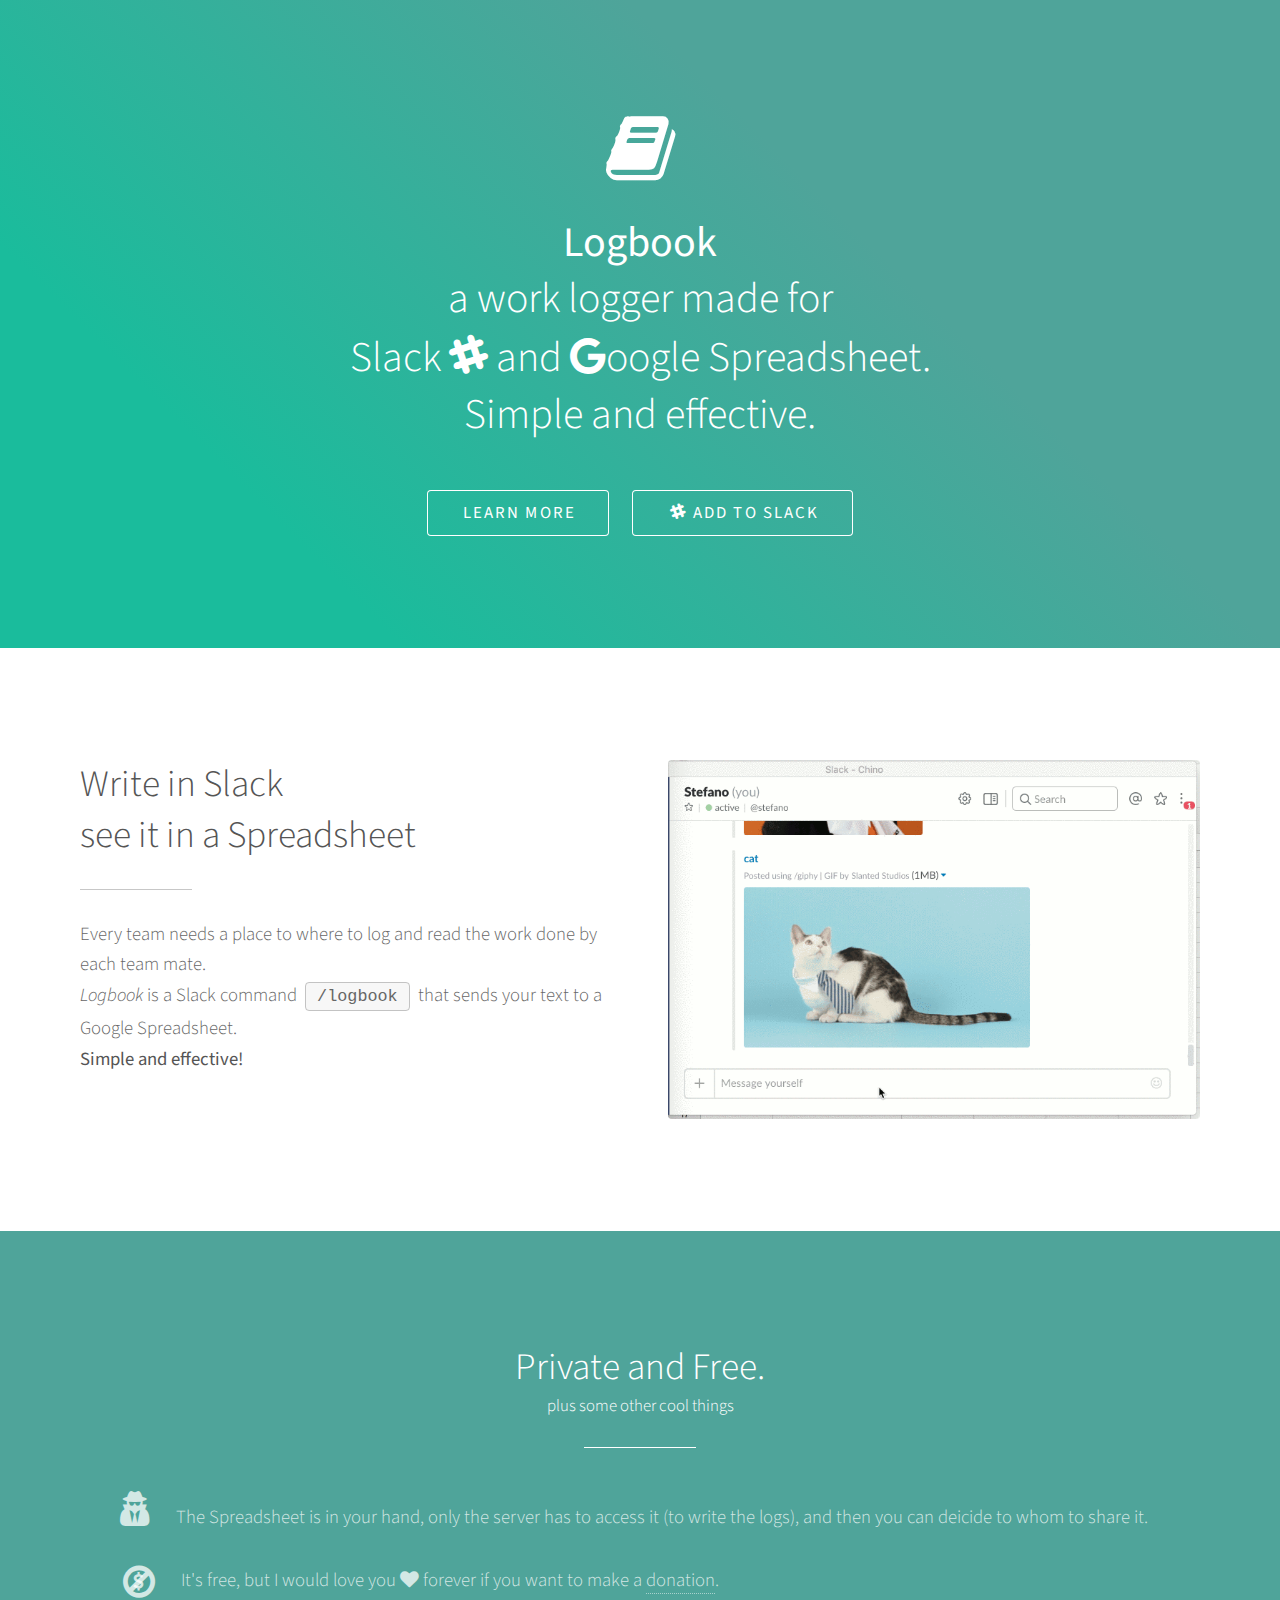
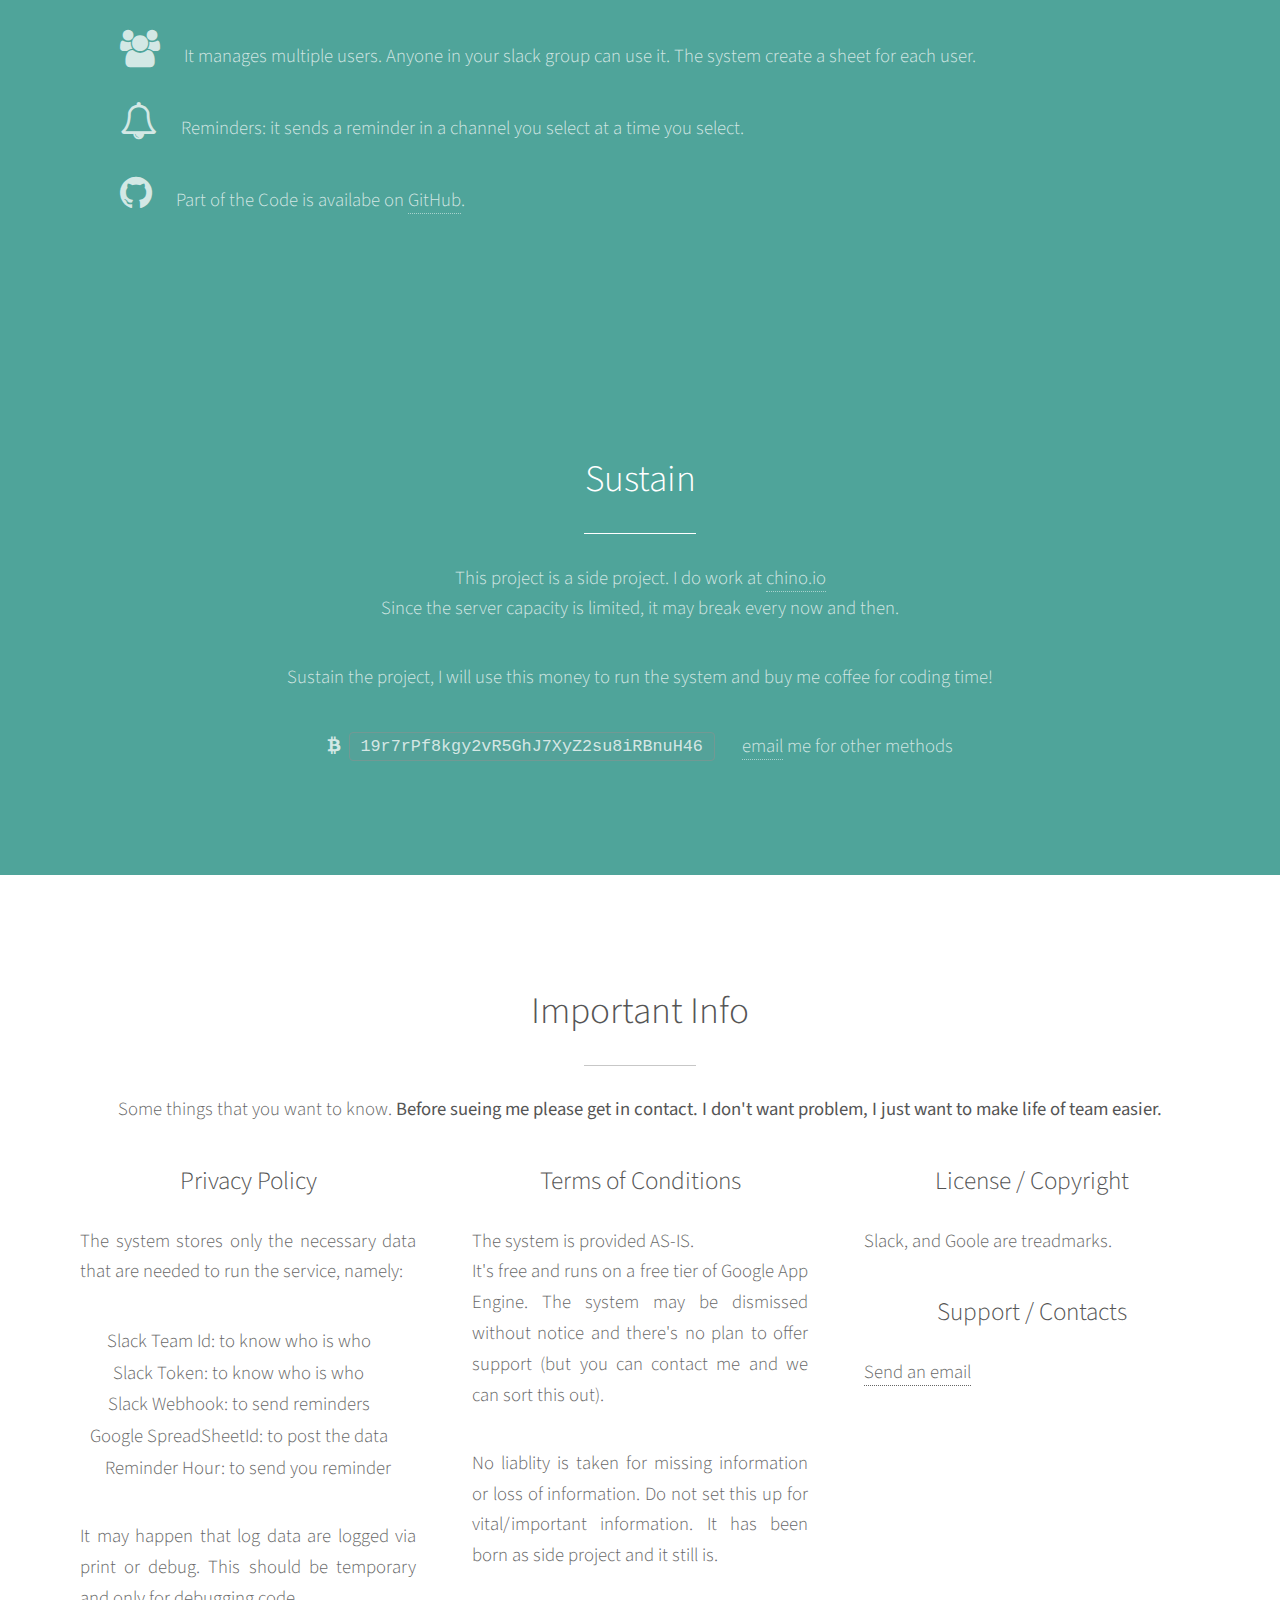
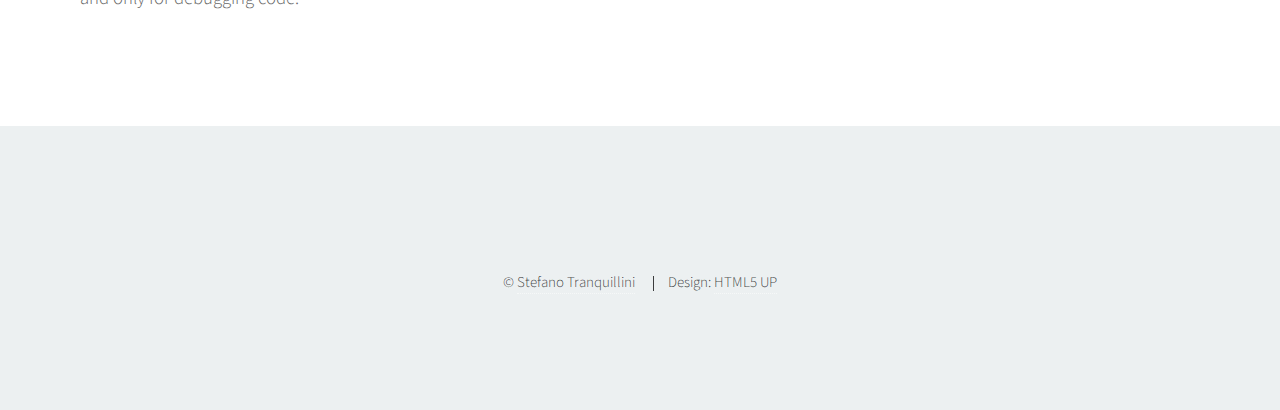
==== commit 4340fdca: "logbook" ====
--- a/logbook/index.html
+++ b/logbook/index.html
@@ -3,130 +3,201 @@
 	Photon by HTML5 UP
 	html5up.net | @ajlkn
 	Free for personal and commercial use under the CCA 3.0 license (html5up.net/license)
+
+	Logbook by Stefano Tranquillini
 -->
 <html>
-	<head>
-		<title>Photon by HTML5 UP</title>
-		<meta charset="utf-8" />
-		<meta name="viewport" content="width=device-width, initial-scale=1" />
-		<!--[if lte IE 8]><script src="assets/js/ie/html5shiv.js"></script><![endif]-->
-		<link rel="stylesheet" href="assets/css/main.css" />
-		<!--[if lte IE 8]><link rel="stylesheet" href="assets/css/ie8.css" /><![endif]-->
-		<!--[if lte IE 9]><link rel="stylesheet" href="assets/css/ie9.css" /><![endif]-->
-	</head>
-	<body>
-
-		<!-- Header -->
-			<section id="header">
-				<div class="inner">
-					<span class="icon major fa-cloud"></span>
-					<h1>Hi, I'm <strong>Photon</strong>, another fine<br />
-					little freebie from <a href="http://html5up.net">HTML5 UP</a>.</h1>
-					<p>Accumsan feugiat mi commodo erat lorem ipsum, sed magna<br />
-					lobortis feugiat sapien sed etiam volutpat accumsan.</p>
+
+<head>
+	<title>Logbook</title>
+	<meta charset="utf-8" />
+	<meta name="viewport" content="width=device-width, initial-scale=1" />
+	<!--[if lte IE 8]><script src="assets/js/ie/html5shiv.js"></script><![endif]-->
+	<link rel="stylesheet" href="assets/css/main.css" />
+	<!--[if lte IE 8]><link rel="stylesheet" href="assets/css/ie8.css" /><![endif]-->
+	<!--[if lte IE 9]><link rel="stylesheet" href="assets/css/ie9.css" /><![endif]-->
+	<link rel="shortcut icon" type="image/png" href="images/icon.png"/>
+</head>
+
+<body>
+
+	<!-- Header -->
+	<section id="header">
+		<div class="inner">
+			<i class="icon major fa-book"></i>
+			<h1><strong>Logbook</strong> <br />
+					a work logger made for <br />
+					  Slack <span class="icon fa-slack"></span> and <span class="icon fa-google"></span>oogle Spreadsheet.</br>
+					Simple and effective.</p></h1>
+			<ul class="actions">
+				<li><a href="#one" class="button scrolly">Learn More</a></li>
+				<li><a class="button scrolly" href="https://slack.com/oauth/authorize?scope=incoming-webhook,commands&client_id=3091729876.119392988401"><i class="fa fa-slack"></i> Add to slack</a></li>
+			</ul>
+		</div>
+	</section>
+
+	<!-- One -->
+	<section id="one" class="main style1">
+		<div class="container">
+			<div class="row 150%">
+				<div class="6u 12u$(medium)">
+					<header class="major">
+						<h2>Write  in Slack <br />
+								see it in a Spreadsheet</h2>
+					</header>
+					<p>Every team needs a place to where to log and read the work done by each team mate. <br /> <em>Logbook</em> is a Slack command <code>/logbook</code> that sends your text to a Google Spreadsheet.
+						<br />
+						<b>Simple and effective!</b>
+					</p>
+				</div>
+				<div class="6u$ 12u$(medium) important(medium)">
+					<span class="image fit"><img src="images/logbook.gif" alt="" /></span>
+				</div>
+			</div>
+		</div>
+	</section>
+
+	<!-- Two -->
+	<section id="two" class="main style2">
+		<div class="container">
+			<div class="row 150%">
+				<!-- <div class="5u 12u$(medium)">
+					<ul class="icons_ul">
+						<li>
+							<i class="fa fa-user-secret fa-3x"></i>
+						</li>
+						<li>
+							<span class="fa-stack fa-3x ">
+							  <i class="fa fa-dollar fa-stack-1x"></i>
+							  <i class="fa fa-ban fa-stack-2x"></i>
+							</span>
+						</li>
+						<li>
+							<i class="fa fa-slack fa-2x"> </i> <i class="fa fa-plus fa-1x"> </i> <i class="fa fa-google fa-2x"> </i> </i>
+						</li
+						<li>
+							<i class="fa fa-users fa-3x"></i>
+						</li>
+						<li>
+							<i class="fa fa-bell-o fa-3x"></i>
+						</li>
+						<li>
+							<i class="fa fa-github fa-3x"></i>
+						</li>
+					</uL>
+
+				</div> -->
+				<!-- <div class="6u 12u$(medium)"> -->
+
+				<!-- <ul class="major-icons">
+						<li><span class="icon  major fa-user-secret"></span></li>
+						<li><span class="icon  major fa-money"></span></li>
+						<li><span class="icon  major fa-slack"></span></li>
+						<li><span class="icon  major fa-google"></span></li>
+						<li><span class="icon  major fa-file-excel-o"></span></li>
+						<li><span class="icon  major fa-github"></span></li>
+					</ul> -->
+				<!-- </div> -->
+				<div class="12u$ 12u$(medium)">
+					<header class="major">
+						<h2>Private and Free.</h2>
+						<h5>plus some other cool things</h5>
+					</header>
+					<ul class="fa-ul icons_ul">
+						<li>
+							<i class="fa fa-user-secret fa-2x"></i> <span class="text">The Spreadsheet is in your hand, only the server has to access it (to write the logs), and then you can deicide to whom to share it.</span>
+						</li>
+						<li>
+							<span class="fa-stack">
+							  <i class="fa fa-dollar fa-stack-1x"></i>
+							  <i class="fa fa-ban fa-stack-2x"></i>
+							</span>
+							<span class="text">
+							It's free, but I would love you <i class="fa fa-heart"></i> forever if you want to make a <a href="#three">donation</a>.
+</span>
+						</li>
+						<!-- <li>
+							<i class="fa fa-slack fa-2x"> </i> <i class="fa fa-plus fa-1x"> </i> <i class="fa fa-google fa-2x"> </i> <span class="text">It's made for slack and google docs.</span>
+						</li> -->
+						<li>
+							<i class="fa fa-users fa-2x"></i> <span class="text">It manages multiple users. Anyone in your slack group can use it. The system create a sheet for each user.</span>
+						</li>
+						<li>
+							<i class="fa fa-bell-o fa-2x"></i> <span class="text">Reminders: it sends a reminder in a channel you select at a time you select.</span>
+						</li>
+						<li>
+							<i class="fa fa-github fa-2x"></i> <span class="text">Part of the Code is availabe on <a href="https://github.com/esseti/slack-logbook/" target="_blank">GitHub</a>.</span>
+						</li>
+					</ul>
+				</div>
+			</div>
+		</div>
+	</section>
+	<section id="three" class="main style2 style3 special">
+		<div class="container">
+			<header class="major">
+				<h2>Sustain</h2>
+			</header>
+			<p>This project is a side project. I do work at <a href="https://chino.io">chino.io</a> <br/> Since the server capacity is limited, it may break every now and then.
+			</p>
+			<p>
+				Sustain the project, I will use this money to run the system and buy me coffee for coding time!
+			</p>
+			<ul class="actions uniform">
+				<li><i class="icon fa-bitcoin"></i> <code>19r7rPf8kgy2vR5GhJ7XyZ2su8iRBnuH46</code></li>
+				<li><small><a href="mailto:hello@stefanotranquillini.me ">email</a> me for other methods</small></li>
+			</ul>
+		</div>
+	</section>
+	<!-- Three -->
+	<section id="four" class="main style1 special">
+		<div class="container">
+			<header class="major">
+				<h2>Important Info</h2>
+			</header>
+			<p>Some things that you want to know.
+				<b>Before sueing me please get in contact. I don't want problem, I just want to make life of team easier.</b>
+
+			</p>
+			<div class="row 150%">
+				<div class="4u 12u$(medium) section-justify">
+					<h3>Privacy Policy</h3>
+					<p>The system stores only the necessary data that are needed to run the service, namely: </p>
 					<ul class="actions">
-						<li><a href="#one" class="button scrolly">Discover</a></li>
+						<li>Slack Team Id: to know who is who</li>
+						<li>Slack Token: to know who is who</li>
+						<li>Slack Webhook: to send reminders</li>
+						<li>Google SpreadSheetId: to post the data</li>
+						<li>Reminder Hour: to send you reminder</li>
 					</ul>
-				</div>
-			</section>
-
-		<!-- One -->
-			<section id="one" class="main style1">
-				<div class="container">
-					<div class="row 150%">
-						<div class="6u 12u$(medium)">
-							<header class="major">
-								<h2>Lorem ipsum dolor adipiscing<br />
-								amet dolor consequat</h2>
-							</header>
-							<p>Adipiscing a commodo ante nunc accumsan et interdum mi ante adipiscing. A nunc lobortis non nisl amet vis sed volutpat aclacus nascetur ac non. Lorem curae et ante amet sapien sed tempus adipiscing id accumsan.</p>
-						</div>
-						<div class="6u$ 12u$(medium) important(medium)">
-							<span class="image fit"><img src="images/pic01.jpg" alt="" /></span>
-						</div>
-					</div>
-				</div>
-			</section>
-
-		<!-- Two -->
-			<section id="two" class="main style2">
-				<div class="container">
-					<div class="row 150%">
-						<div class="6u 12u$(medium)">
-							<ul class="major-icons">
-								<li><span class="icon style1 major fa-code"></span></li>
-								<li><span class="icon style2 major fa-bolt"></span></li>
-								<li><span class="icon style3 major fa-camera-retro"></span></li>
-								<li><span class="icon style4 major fa-cog"></span></li>
-								<li><span class="icon style5 major fa-desktop"></span></li>
-								<li><span class="icon style6 major fa-calendar"></span></li>
-							</ul>
-						</div>
-						<div class="6u$ 12u$(medium)">
-							<header class="major">
-								<h2>Lorem ipsum dolor adipiscing<br />
-								amet dolor consequat</h2>
-							</header>
-							<p>Adipiscing a commodo ante nunc accumsan interdum mi ante adipiscing. A nunc lobortis non nisl amet vis volutpat aclacus nascetur ac non. Lorem curae eu ante amet sapien in tempus ac. Adipiscing id accumsan adipiscing ipsum.</p>
-							<p>Blandit faucibus proin. Ac aliquam integer adipiscing enim non praesent vis commodo nunc phasellus cubilia ac risus accumsan. Accumsan blandit. Lobortis phasellus non lobortis dit varius mi varius accumsan lobortis. Blandit ante aliquam lacinia lorem lobortis semper morbi col faucibus vitae integer placerat accumsan orci eu mi odio tempus adipiscing adipiscing adipiscing curae consequat feugiat etiam dolore.</p>
-							<p>Adipiscing a commodo ante nunc accumsan interdum mi ante adipiscing. A nunc lobortis non nisl amet vis volutpat aclacus nascetur ac non. Lorem curae eu ante amet sapien in tempus ac. Adipiscing id accumsan adipiscing ipsum.</p>
-						</div>
-					</div>
-				</div>
-			</section>
-
-		<!-- Three -->
-			<section id="three" class="main style1 special">
-				<div class="container">
-					<header class="major">
-						<h2>Adipiscing amet consequat</h2>
-					</header>
-					<p>Ante nunc accumsan et aclacus nascetur ac ante amet sapien sed.</p>
-					<div class="row 150%">
-						<div class="4u 12u$(medium)">
-							<span class="image fit"><img src="images/pic02.jpg" alt="" /></span>
-							<h3>Magna feugiat lorem</h3>
-							<p>Adipiscing a commodo ante nunc magna lorem et interdum mi ante nunc lobortis non amet vis sed volutpat et nascetur.</p>
-							<ul class="actions">
-								<li><a href="#" class="button">More</a></li>
-							</ul>
-						</div>
-						<div class="4u 12u$(medium)">
-							<span class="image fit"><img src="images/pic03.jpg" alt="" /></span>
-							<h3>Magna feugiat lorem</h3>
-							<p>Adipiscing a commodo ante nunc magna lorem et interdum mi ante nunc lobortis non amet vis sed volutpat et nascetur.</p>
-							<ul class="actions">
-								<li><a href="#" class="button">More</a></li>
-							</ul>
-						</div>
-						<div class="4u$ 12u$(medium)">
-							<span class="image fit"><img src="images/pic04.jpg" alt="" /></span>
-							<h3>Magna feugiat lorem</h3>
-							<p>Adipiscing a commodo ante nunc magna lorem et interdum mi ante nunc lobortis non amet vis sed volutpat et nascetur.</p>
-							<ul class="actions">
-								<li><a href="#" class="button">More</a></li>
-							</ul>
-						</div>
-					</div>
-				</div>
-			</section>
-
-		<!-- Four -->
-			<section id="four" class="main style2 special">
-				<div class="container">
-					<header class="major">
-						<h2>Ipsum feugiat consequat?</h2>
-					</header>
-					<p>Sed lacus nascetur ac ante amet sapien.</p>
-					<ul class="actions uniform">
-						<li><a href="#" class="button special">Sign Up</a></li>
-						<li><a href="#" class="button">Learn More</a></li>
-					</ul>
-				</div>
-			</section>
-
-		<!-- Five -->
-		<!--
+					<p>
+						It may happen that log data are logged via print or debug. This should be temporary and only for debugging code.
+					</p>
+				</div>
+				<div class="4u 12u$(medium) section-justify">
+					<h3>Terms of Conditions</h3>
+					<p>The system is provided AS-IS. </br>
+						It's free and runs on a free tier of Google App Engine. The system may be dismissed without notice and there's no plan to offer support (but you can contact me and we can sort this out). <br />
+					</p>
+					<p>
+						No liablity is taken for missing information or loss of information. Do not set this up for vital/important information. It has been born as side project and it still is.
+					</p>
+				</div>
+				<div class="4u$ 12u$(medium) section-justify">
+					<h3>License / Copyright</h3>
+					<p>Slack, and Goole are treadmarks. </p>
+					<h3>Support / Contacts </h3>
+					<p><a href="hello@stefanotranquillini.me?subject=Support logbook">Send an email</a> </p>
+				</div>
+			</div>
+		</div>
+	</section>
+
+	<!-- Four -->
+
+
+	<!-- Five -->
+	<!--
 			<section id="five" class="main style1">
 				<div class="container">
 					<header class="major special">
@@ -445,27 +516,29 @@
 			</section>
 		-->
 
-		<!-- Footer -->
-			<section id="footer">
-				<ul class="icons">
-					<li><a href="#" class="icon alt fa-twitter"><span class="label">Twitter</span></a></li>
-					<li><a href="#" class="icon alt fa-facebook"><span class="label">Facebook</span></a></li>
-					<li><a href="#" class="icon alt fa-instagram"><span class="label">Instagram</span></a></li>
-					<li><a href="#" class="icon alt fa-github"><span class="label">GitHub</span></a></li>
-					<li><a href="#" class="icon alt fa-envelope"><span class="label">Email</span></a></li>
-				</ul>
-				<ul class="copyright">
-					<li>&copy; Untitled</li><li>Design: <a href="http://html5up.net">HTML5 UP</a></li>
-				</ul>
-			</section>
-
-		<!-- Scripts -->
-			<script src="assets/js/jquery.min.js"></script>
-			<script src="assets/js/jquery.scrolly.min.js"></script>
-			<script src="assets/js/skel.min.js"></script>
-			<script src="assets/js/util.js"></script>
-			<!--[if lte IE 8]><script src="assets/js/ie/respond.min.js"></script><![endif]-->
-			<script src="assets/js/main.js"></script>
-
-	</body>
-</html>+	<!-- Footer -->
+	<section id="footer">
+		<!-- <ul class="icons">
+			<li><a href="#" class="icon alt fa-twitter"><span class="label">Twitter</span></a></li>
+			<li><a href="#" class="icon alt fa-facebook"><span class="label">Facebook</span></a></li>
+			<li><a href="#" class="icon alt fa-instagram"><span class="label">Instagram</span></a></li>
+			<li><a href="#" class="icon alt fa-github"><span class="label">GitHub</span></a></li>
+			<li><a href="#" class="icon alt fa-envelope"><span class="label">Email</span></a></li>
+		</ul> -->
+		<ul class="copyright">
+			<li>&copy; <a href="http://stefanotranquillini.me" target="_blank">Stefano Tranquillini</a></li>
+			<li>Design: <a href="http://html5up.net" target="_blank">HTML5 UP</a></li>
+		</ul>
+	</section>
+
+	<!-- Scripts -->
+	<script src="assets/js/jquery.min.js"></script>
+	<script src="assets/js/jquery.scrolly.min.js"></script>
+	<script src="assets/js/skel.min.js"></script>
+	<script src="assets/js/util.js"></script>
+	<!--[if lte IE 8]><script src="assets/js/ie/respond.min.js"></script><![endif]-->
+	<script src="assets/js/main.js"></script>
+
+</body>
+
+</html>
--- a/logbook/assets/css/main.css
+++ b/logbook/assets/css/main.css
@@ -2697,7 +2697,20 @@
 		}
 
 /* Main */
-
+	.icons_ul{
+		text-align: left
+	}
+	.icons_ul li{
+		padding: 15px 0;
+
+	}
+	.icons_ul span.text{
+		padding-left: 20px;
+		text-align: justify;
+	}
+	.section-justify p{
+		text-align: justify;
+	}
 	.main {
 		padding: 6em 0 4em 0 ;
 	}
@@ -2707,11 +2720,24 @@
 		}
 
 		.main.style2 {
-			background-color: #333;
+			background-color: #4fa49a;
 			color: rgba(255, 255, 255, 0.75);
-			background-attachment: fixed,							fixed;
-			background-image: url("images/overlay1.png"), url("../../images/header.jpg");
-			background-size: auto,							cover;
+			background-attachment: fixed,fixed,fixed;
+			background-image: linear-gradient(45deg, #34495e 20%,#2c3e50 70%);
+			background-size: auto,cover,cover;
+			overflow: hidden;
+			position: relative;
+			text-align: center;
+		}
+		.main.style3 {
+			background-color: #4fa49a;
+			color: rgba(255, 255, 255, 0.75);
+			background-attachment: fixed,fixed,fixed;
+			background-image: linear-gradient(45deg,#1abc9c 10%, #3498db 40%, #9b59b6 90%);
+			background-size: auto,cover,cover;
+			overflow: hidden;
+			position: relative;
+			text-align: center;
 		}
 
 			.main.style2 a {
@@ -2801,7 +2827,7 @@
 		background-color: #4686a0;
 		color: rgba(255, 255, 255, 0.75);
 		background-attachment: fixed,							fixed,							fixed;
-		background-image: url("images/overlay2.png"), url("images/overlay3.svg"), linear-gradient(45deg, #9dc66b 5%, #4fa49a 30%, #4361c2);
+		background-image:  linear-gradient(45deg,#1abc9c 30%, #4fa49a 70%);
 		background-position: top left,						center center,					center center;
 		background-size: auto,							cover,							cover;
 		overflow: hidden;
@@ -2901,8 +2927,19 @@
 			margin: 2.5em 0 0 0;
 			position: relative;
 		}
-
-			#header .actions:after {
+		#header .actions {
+			margin: 2.5em 0 0 0;
+			position: relative;
+		}
+		.fill{
+			background-color: white;
+
+		}
+		.fill a{
+			color: #4fa49a;
+		}
+
+			/*#header .actions:after {
 				background: #ffffff;
 				content: '';
 				height: 100vh;
@@ -2910,7 +2947,7 @@
 				position: absolute;
 				top: 100%;
 				width: 1px;
-			}
+			}*/
 
 		#header .inner {
 			-moz-transition: -moz-transform 1.5s ease, opacity 2s ease;
@@ -2951,7 +2988,7 @@
 			-webkit-transition: opacity 1s ease;
 			-ms-transition: opacity 1s ease;
 			transition: opacity 1s ease;
-			background-image: linear-gradient(45deg, #4fa49a, #4361c2);
+			background-image: linear-gradient(45deg, #4fa49a 15%, #4361c2 75%);
 			content: '';
 			height: 100%;
 			left: 0;
@@ -2985,10 +3022,10 @@
 
 	#footer {
 		padding: 6em 0 6em 0 ;
-		background-color: #4686a0;
-		color: rgba(255, 255, 255, 0.75);
+		background-color: #ecf0f1;
+		color: rgba(0, 0, 0, 0.75);
 		background-attachment: fixed,							fixed,							fixed;
-		background-image: url("images/overlay2.png"), url("images/overlay4.svg"), linear-gradient(45deg, #4361c2, #4fa49a 50%, #9dc66b 95%);
+		background-image: linear-gradient(45deg, #ecf0f1 20%, #bdc3c7 70%);
 		background-position: top left,						center center,					center center;
 		background-size: auto,							cover,							cover;
 		text-align: center;
@@ -3418,4 +3455,4 @@
 				padding: 2em 1em 2em 1em ;
 			}
 
-	}+	}
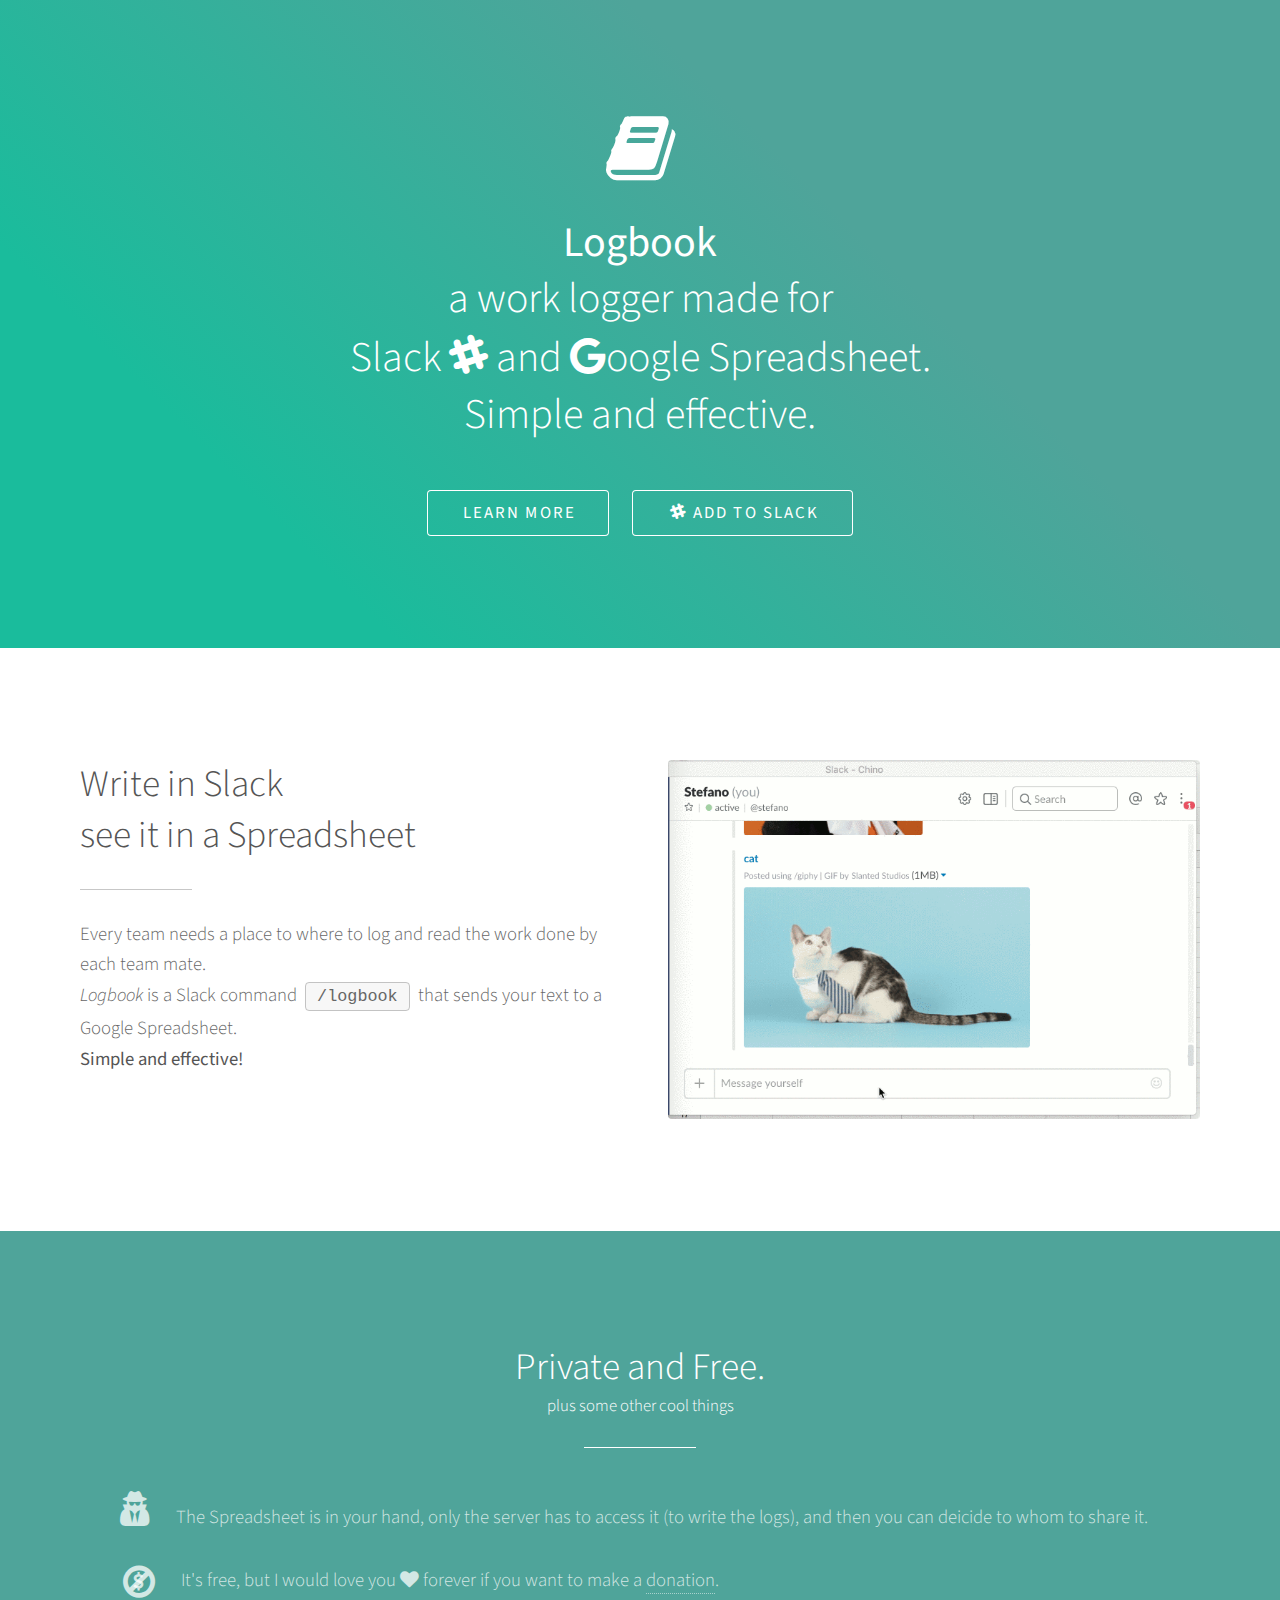
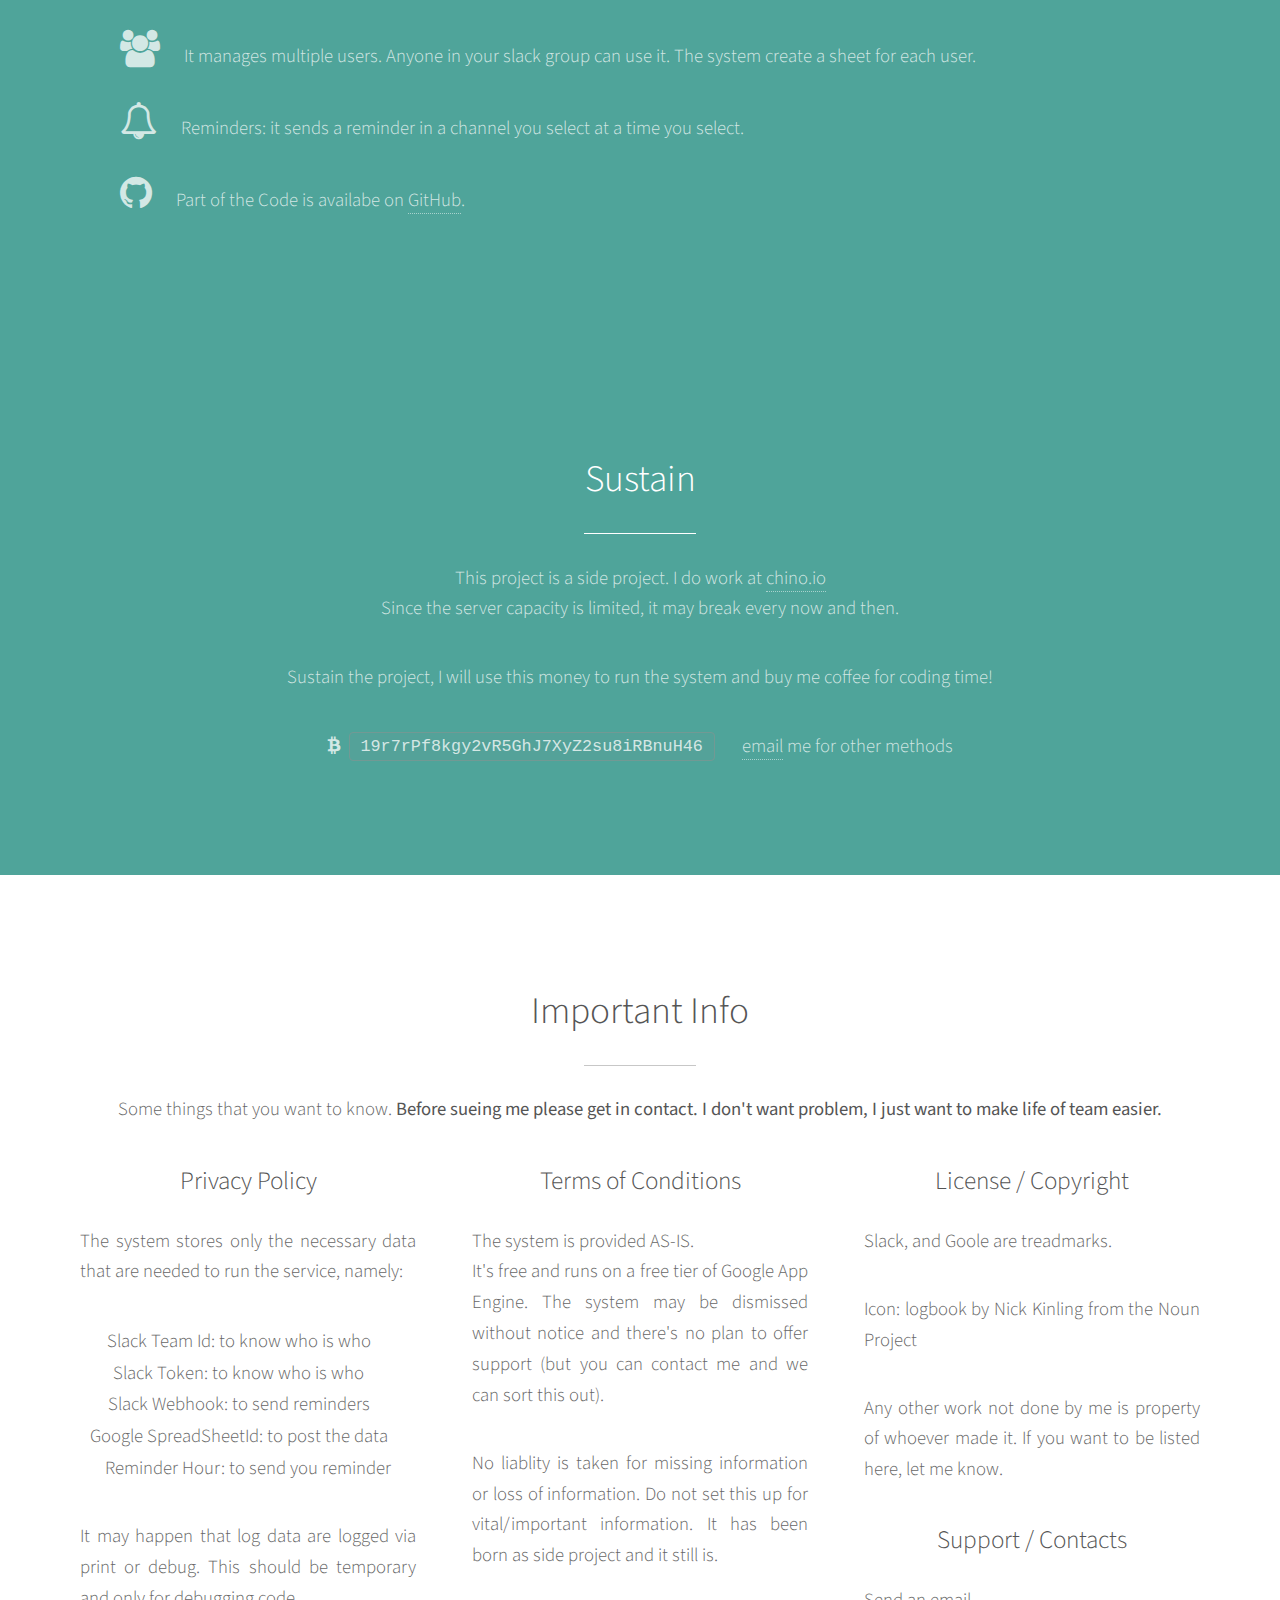
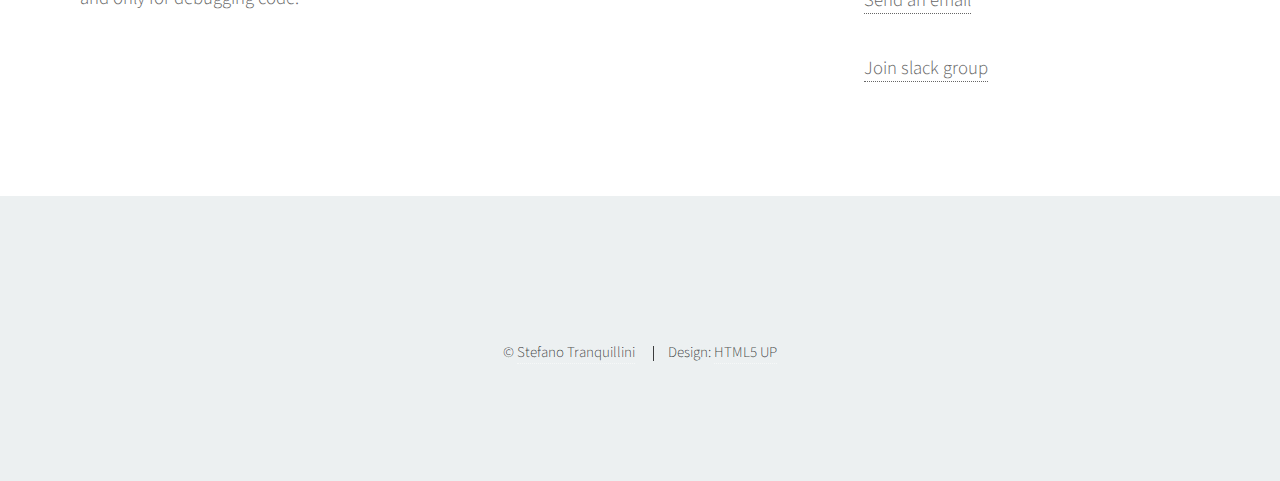
==== commit d723faad: "fixlogbook" ====
--- a/logbook/index.html
+++ b/logbook/index.html
@@ -31,7 +31,7 @@
 					Simple and effective.</p></h1>
 			<ul class="actions">
 				<li><a href="#one" class="button scrolly">Learn More</a></li>
-				<li><a class="button scrolly" href="https://slack.com/oauth/authorize?scope=incoming-webhook,commands&client_id=3091729876.119392988401"><i class="fa fa-slack"></i> Add to slack</a></li>
+				<li><a class="button scrolly" href="https://slack.com/oauth/authorize?scope=incoming-webhook,commands&client_id=125582478183.125733909078"><i class="fa fa-slack"></i> Add to slack</a></li>
 			</ul>
 		</div>
 	</section>
@@ -186,8 +186,17 @@
 				<div class="4u$ 12u$(medium) section-justify">
 					<h3>License / Copyright</h3>
 					<p>Slack, and Goole are treadmarks. </p>
+					<p>
+						Icon: logbook by Nick Kinling from the Noun Project
+					</p>
+					<p>
+						Any other work not done by me is property of whoever made it. If you want to be listed here, let me know.
+					</p>
 					<h3>Support / Contacts </h3>
 					<p><a href="hello@stefanotranquillini.me?subject=Support logbook">Send an email</a> </p>
+					<p>
+						<a target="_blank" href="https://essetiessevi.slack.com/shared_invite/MTI0MjEzNDA4ODgxLTE0ODM5NTI3ODItZWE1Yzk3NGRiNA">Join slack group </a>
+					</p>
 				</div>
 			</div>
 		</div>
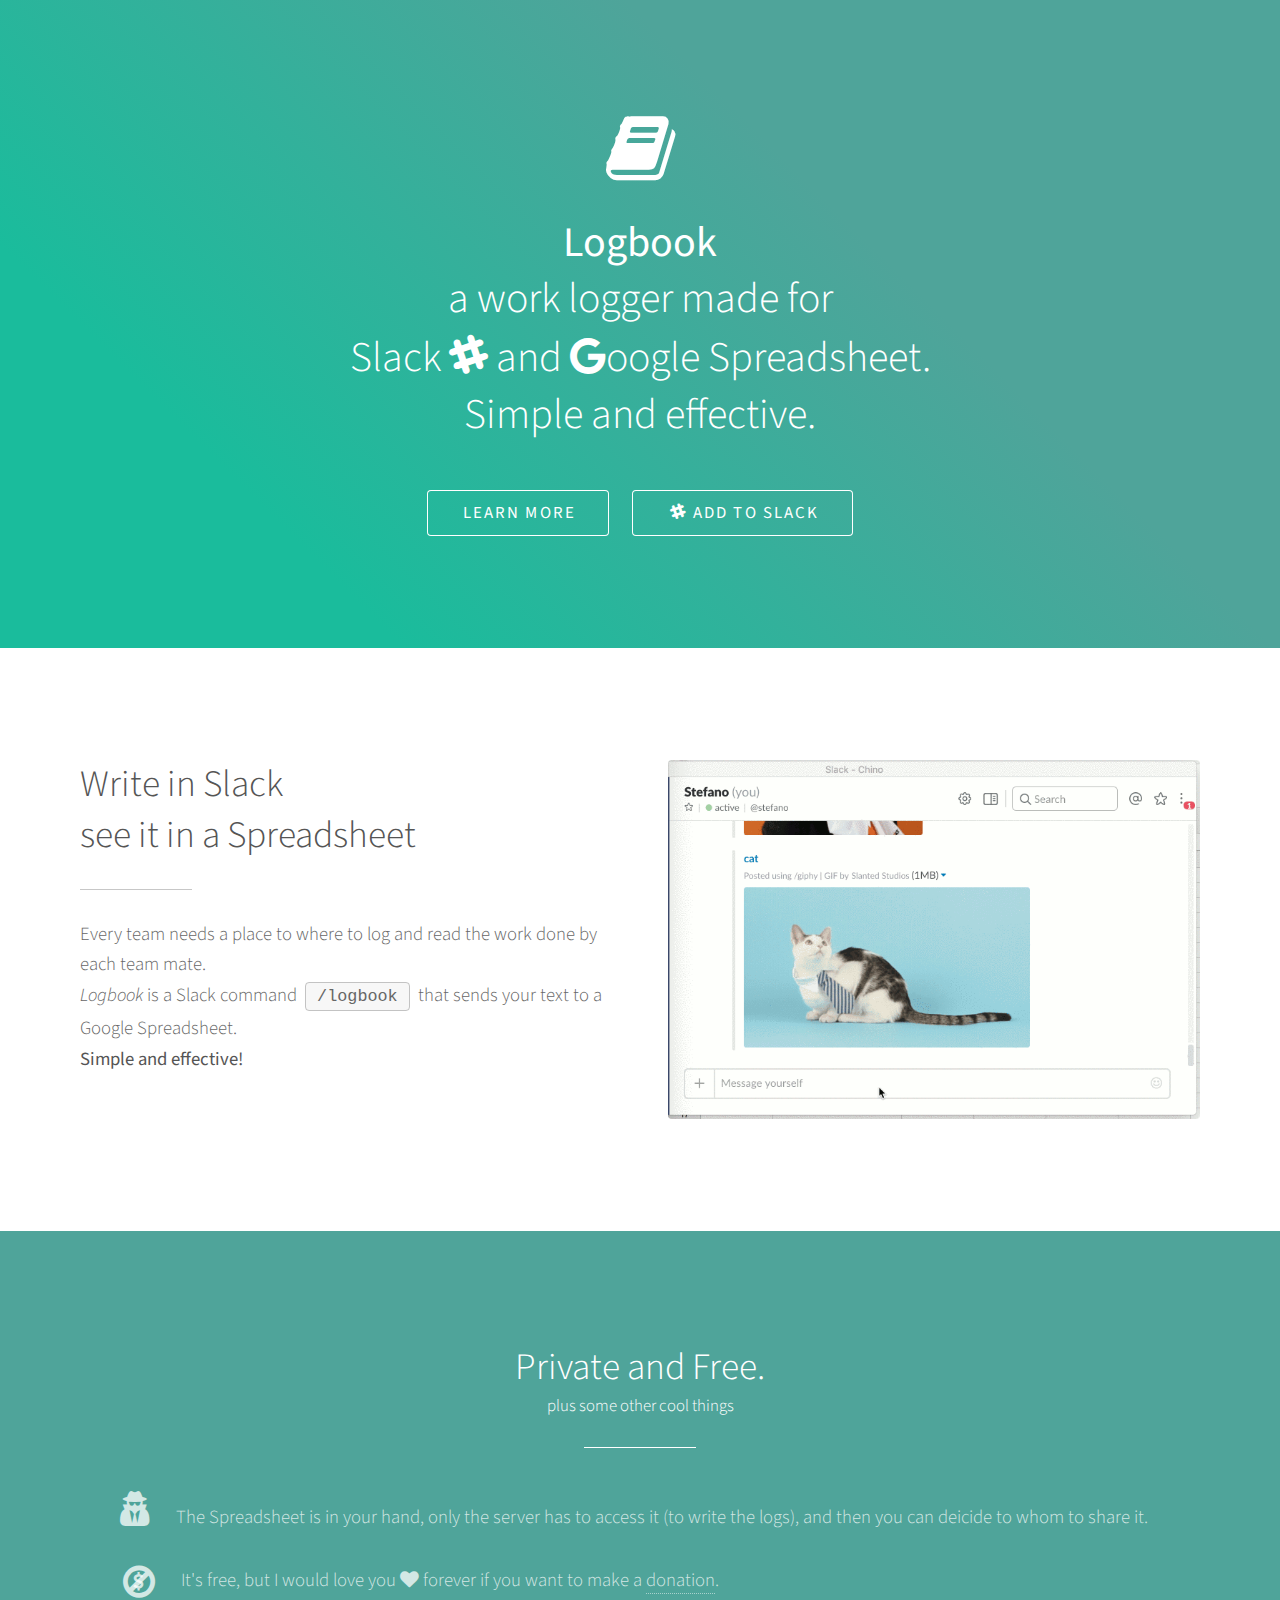
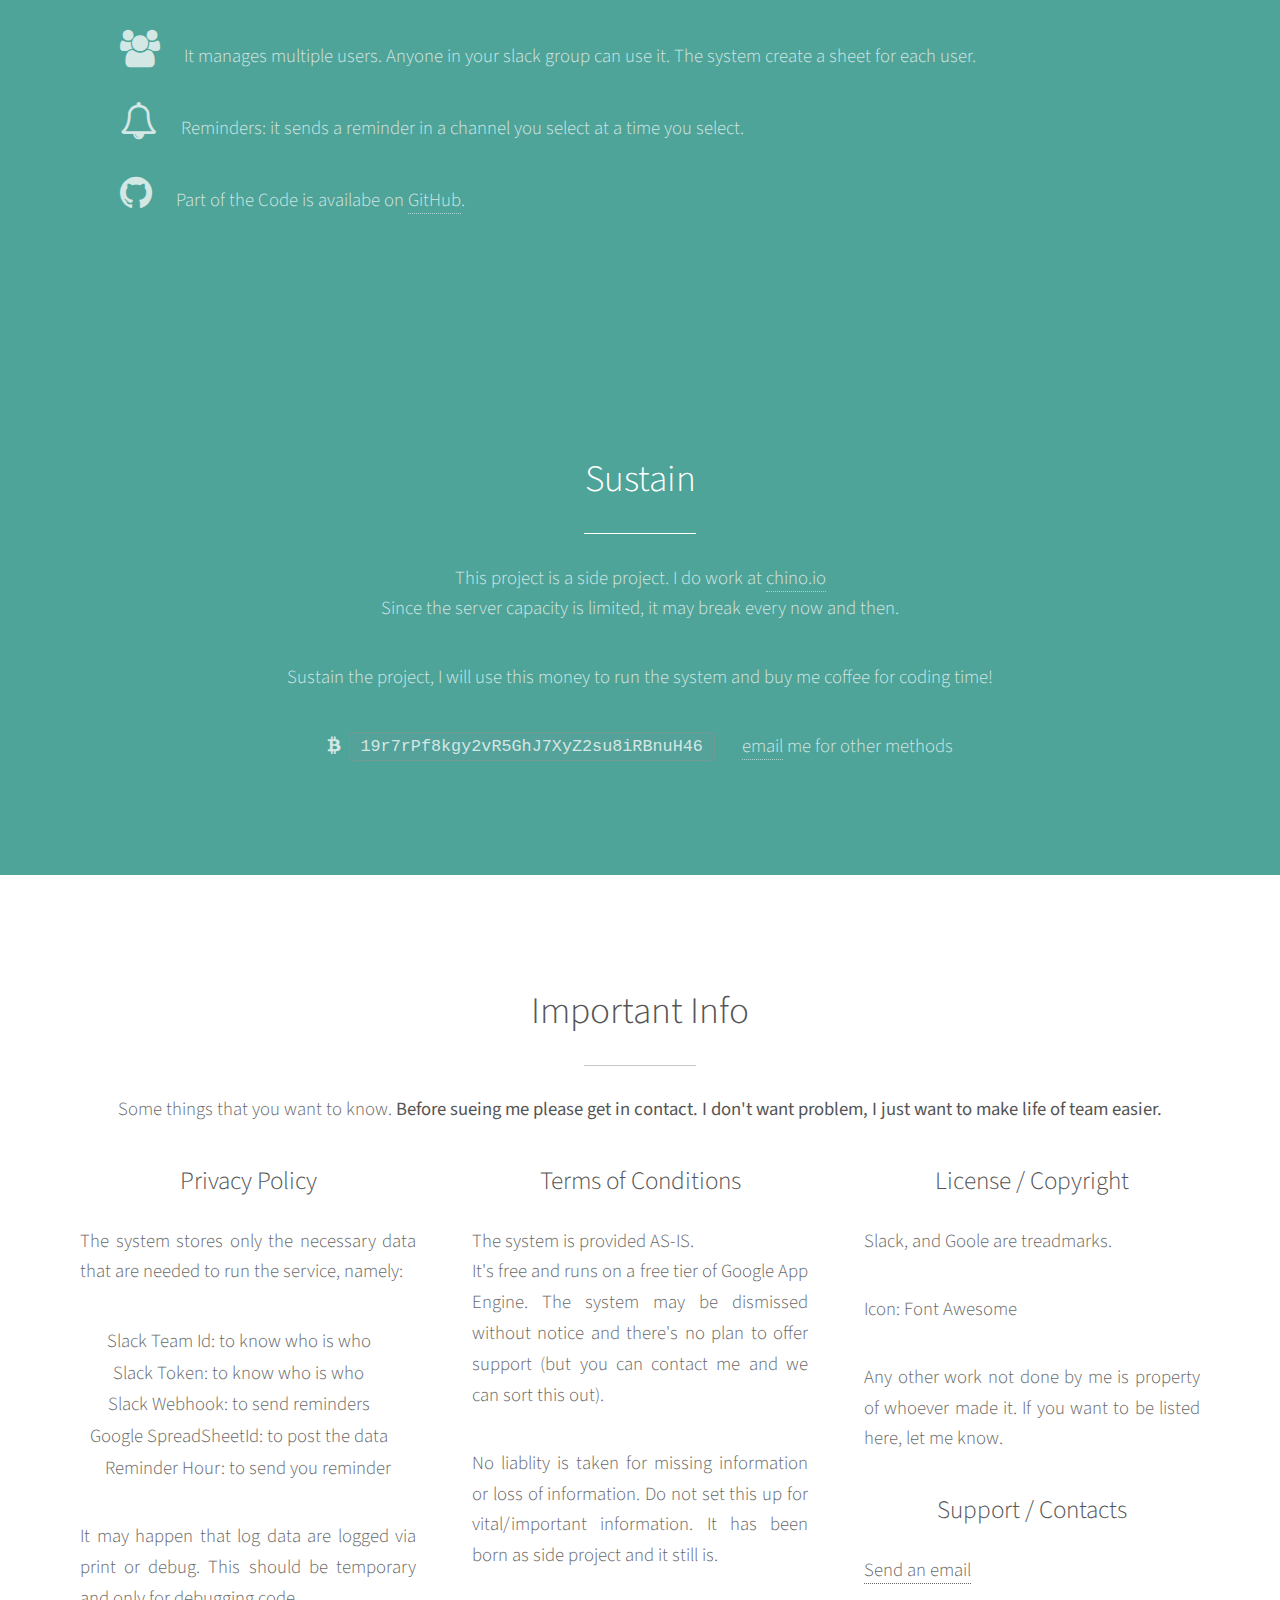
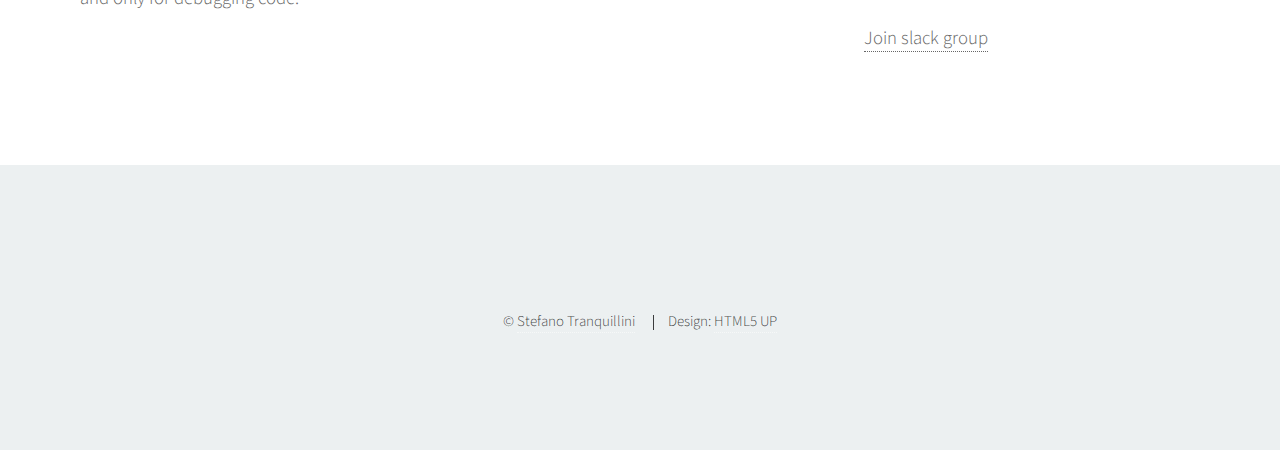
==== commit 20393a70: "fix icon" ====
--- a/logbook/index.html
+++ b/logbook/index.html
@@ -187,7 +187,7 @@
 					<h3>License / Copyright</h3>
 					<p>Slack, and Goole are treadmarks. </p>
 					<p>
-						Icon: logbook by Nick Kinling from the Noun Project
+						Icon: Font Awesome
 					</p>
 					<p>
 						Any other work not done by me is property of whoever made it. If you want to be listed here, let me know.
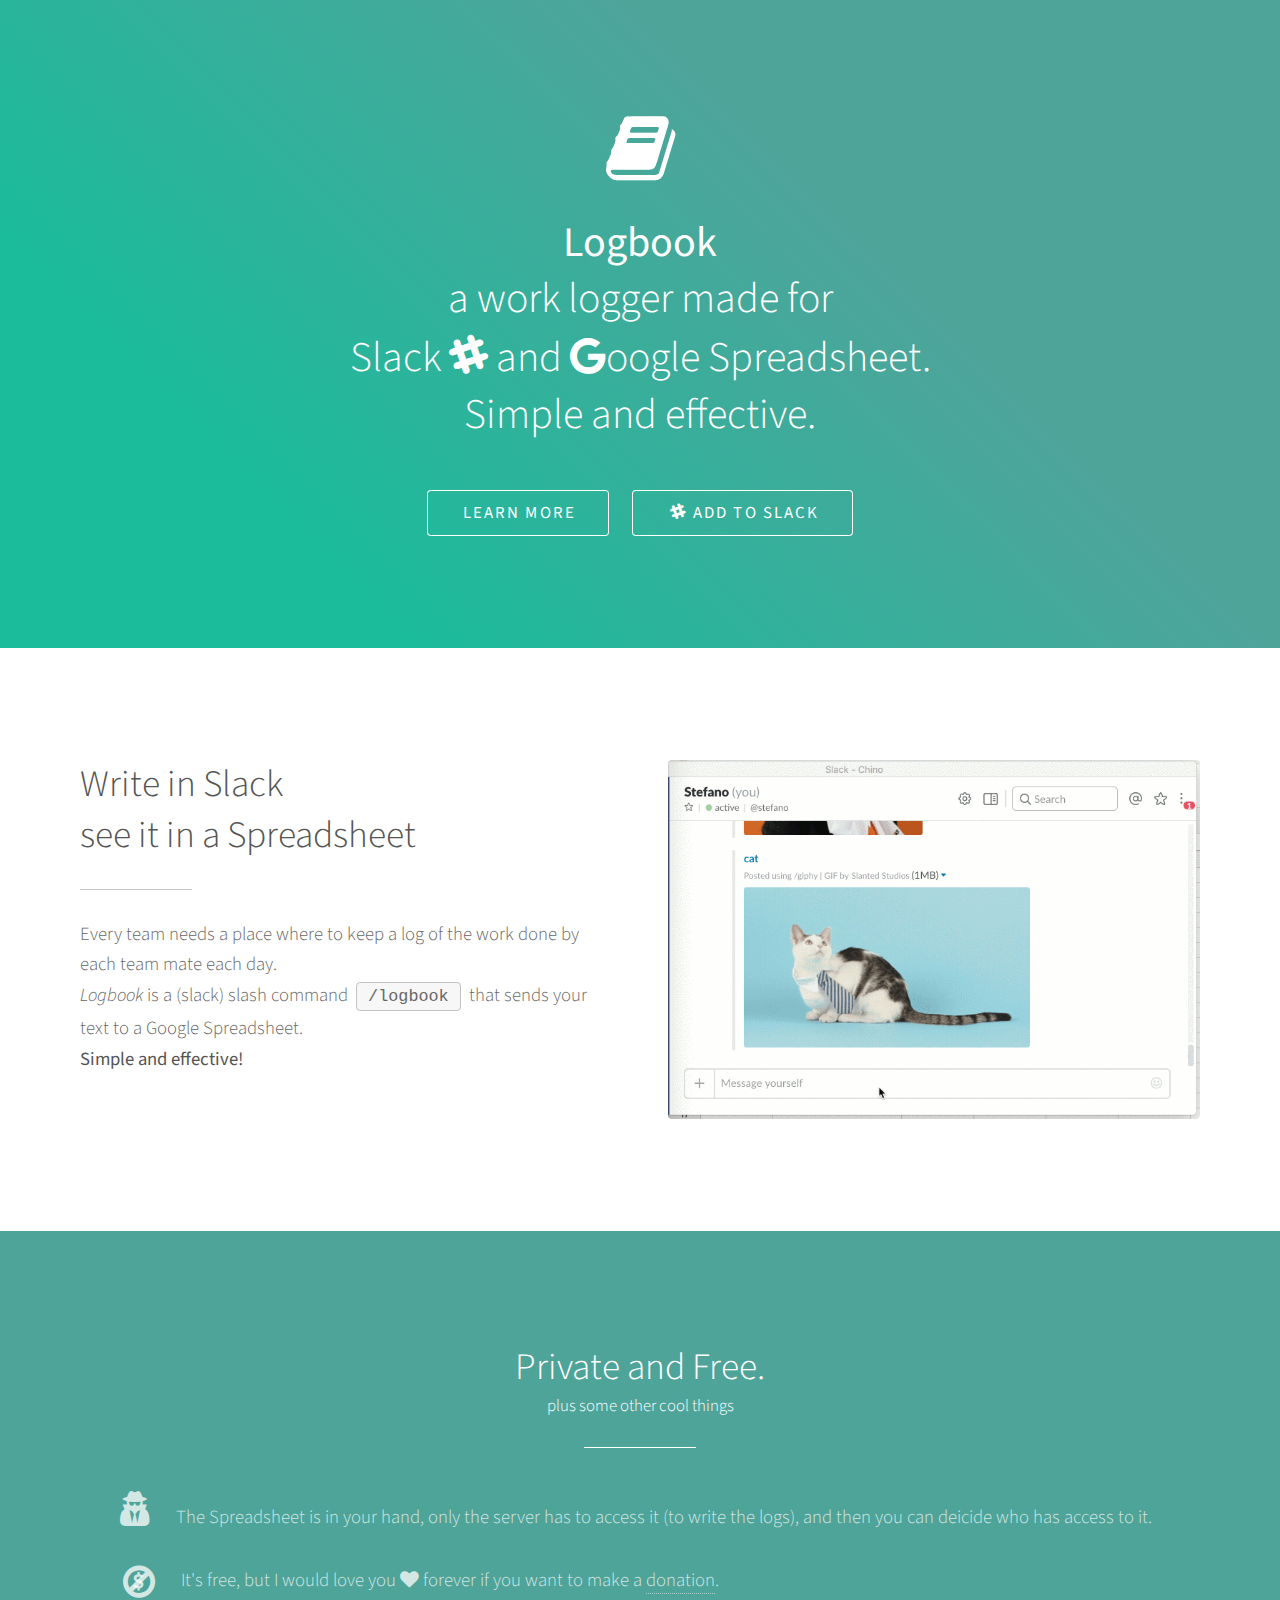
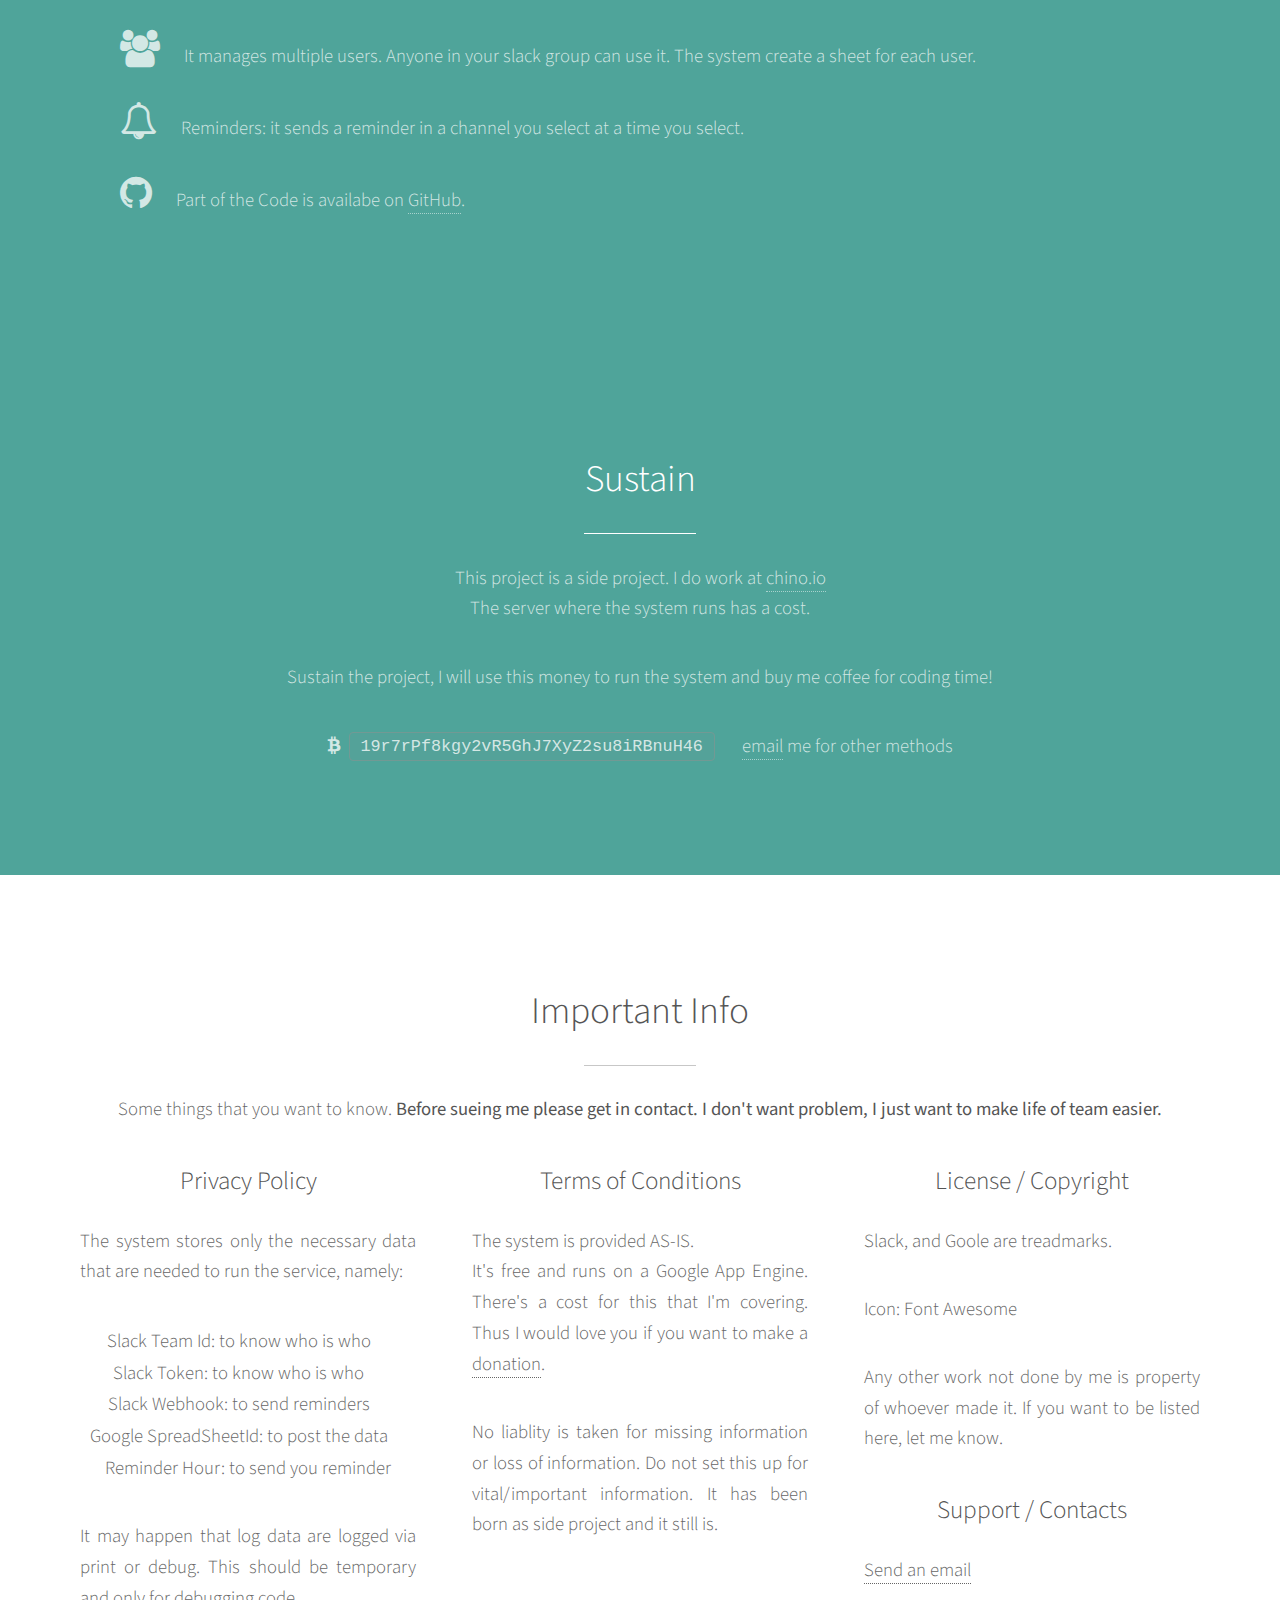
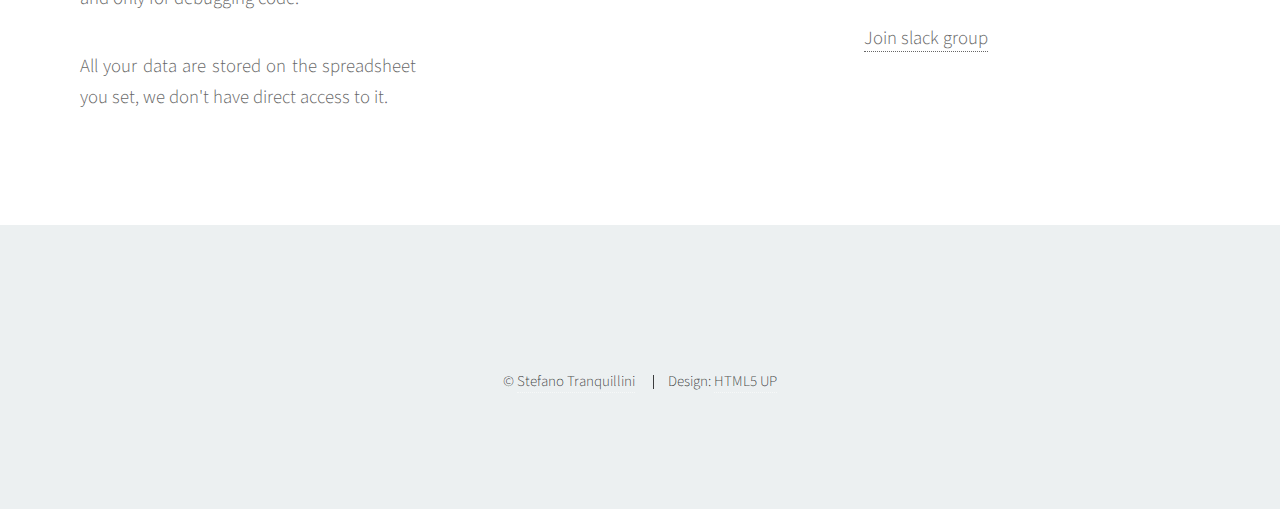
==== commit 330248de: "some fixes" ====
--- a/logbook/index.html
+++ b/logbook/index.html
@@ -16,7 +16,7 @@
 	<link rel="stylesheet" href="assets/css/main.css" />
 	<!--[if lte IE 8]><link rel="stylesheet" href="assets/css/ie8.css" /><![endif]-->
 	<!--[if lte IE 9]><link rel="stylesheet" href="assets/css/ie9.css" /><![endif]-->
-	<link rel="shortcut icon" type="image/png" href="images/icon.png"/>
+	<link rel="shortcut icon" type="image/png" href="images/icon.png" />
 </head>
 
 <body>
@@ -45,8 +45,8 @@
 						<h2>Write  in Slack <br />
 								see it in a Spreadsheet</h2>
 					</header>
-					<p>Every team needs a place to where to log and read the work done by each team mate. <br /> <em>Logbook</em> is a Slack command <code>/logbook</code> that sends your text to a Google Spreadsheet.
-						<br />
+					<p>Every team needs a place where to keep a log of the work done by each team mate each day. <br /> <em>Logbook</em> is a (slack) slash command <code>/logbook</code> that sends your text to a Google Spreadsheet.
+						</br/>
 						<b>Simple and effective!</b>
 					</p>
 				</div>
@@ -105,7 +105,7 @@
 					</header>
 					<ul class="fa-ul icons_ul">
 						<li>
-							<i class="fa fa-user-secret fa-2x"></i> <span class="text">The Spreadsheet is in your hand, only the server has to access it (to write the logs), and then you can deicide to whom to share it.</span>
+							<i class="fa fa-user-secret fa-2x"></i> <span class="text">The Spreadsheet is in your hand, only the server has to access it (to write the logs), and then you can deicide who has access to it.</span>
 						</li>
 						<li>
 							<span class="fa-stack">
@@ -138,7 +138,7 @@
 			<header class="major">
 				<h2>Sustain</h2>
 			</header>
-			<p>This project is a side project. I do work at <a href="https://chino.io">chino.io</a> <br/> Since the server capacity is limited, it may break every now and then.
+			<p>This project is a side project. I do work at <a href="https://chino.io">chino.io</a> <br/> The server where the system runs has a cost.
 			</p>
 			<p>
 				Sustain the project, I will use this money to run the system and buy me coffee for coding time!
@@ -173,15 +173,19 @@
 					<p>
 						It may happen that log data are logged via print or debug. This should be temporary and only for debugging code.
 					</p>
+					<p>
+						All your data are stored on the spreadsheet you set, we don't have direct access to it.
+					</p>
 				</div>
 				<div class="4u 12u$(medium) section-justify">
 					<h3>Terms of Conditions</h3>
 					<p>The system is provided AS-IS. </br>
-						It's free and runs on a free tier of Google App Engine. The system may be dismissed without notice and there's no plan to offer support (but you can contact me and we can sort this out). <br />
+						It's free and runs on a Google App Engine. There's a cost for this that I'm covering. Thus I would love you if you want to make a <a href="#three">donation</a>. <br />
 					</p>
 					<p>
 						No liablity is taken for missing information or loss of information. Do not set this up for vital/important information. It has been born as side project and it still is.
 					</p>
+
 				</div>
 				<div class="4u$ 12u$(medium) section-justify">
 					<h3>License / Copyright</h3>
